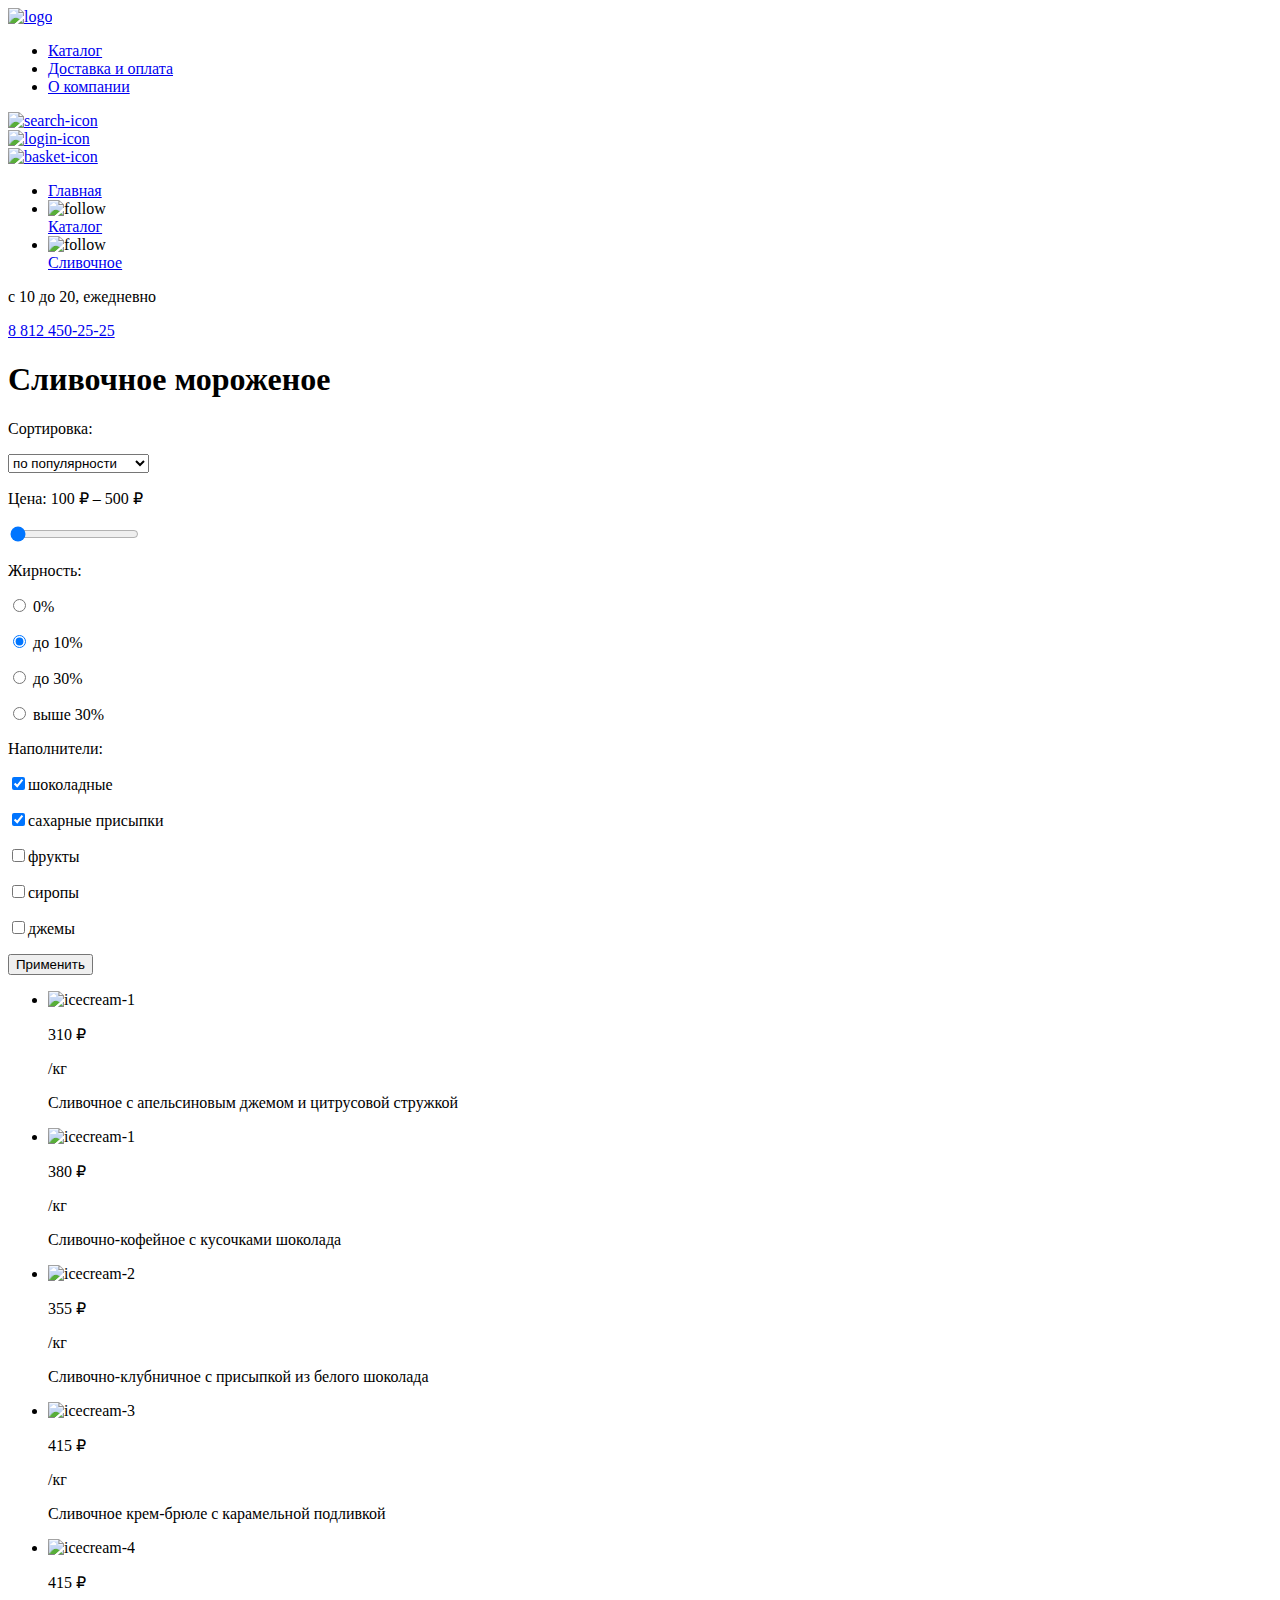
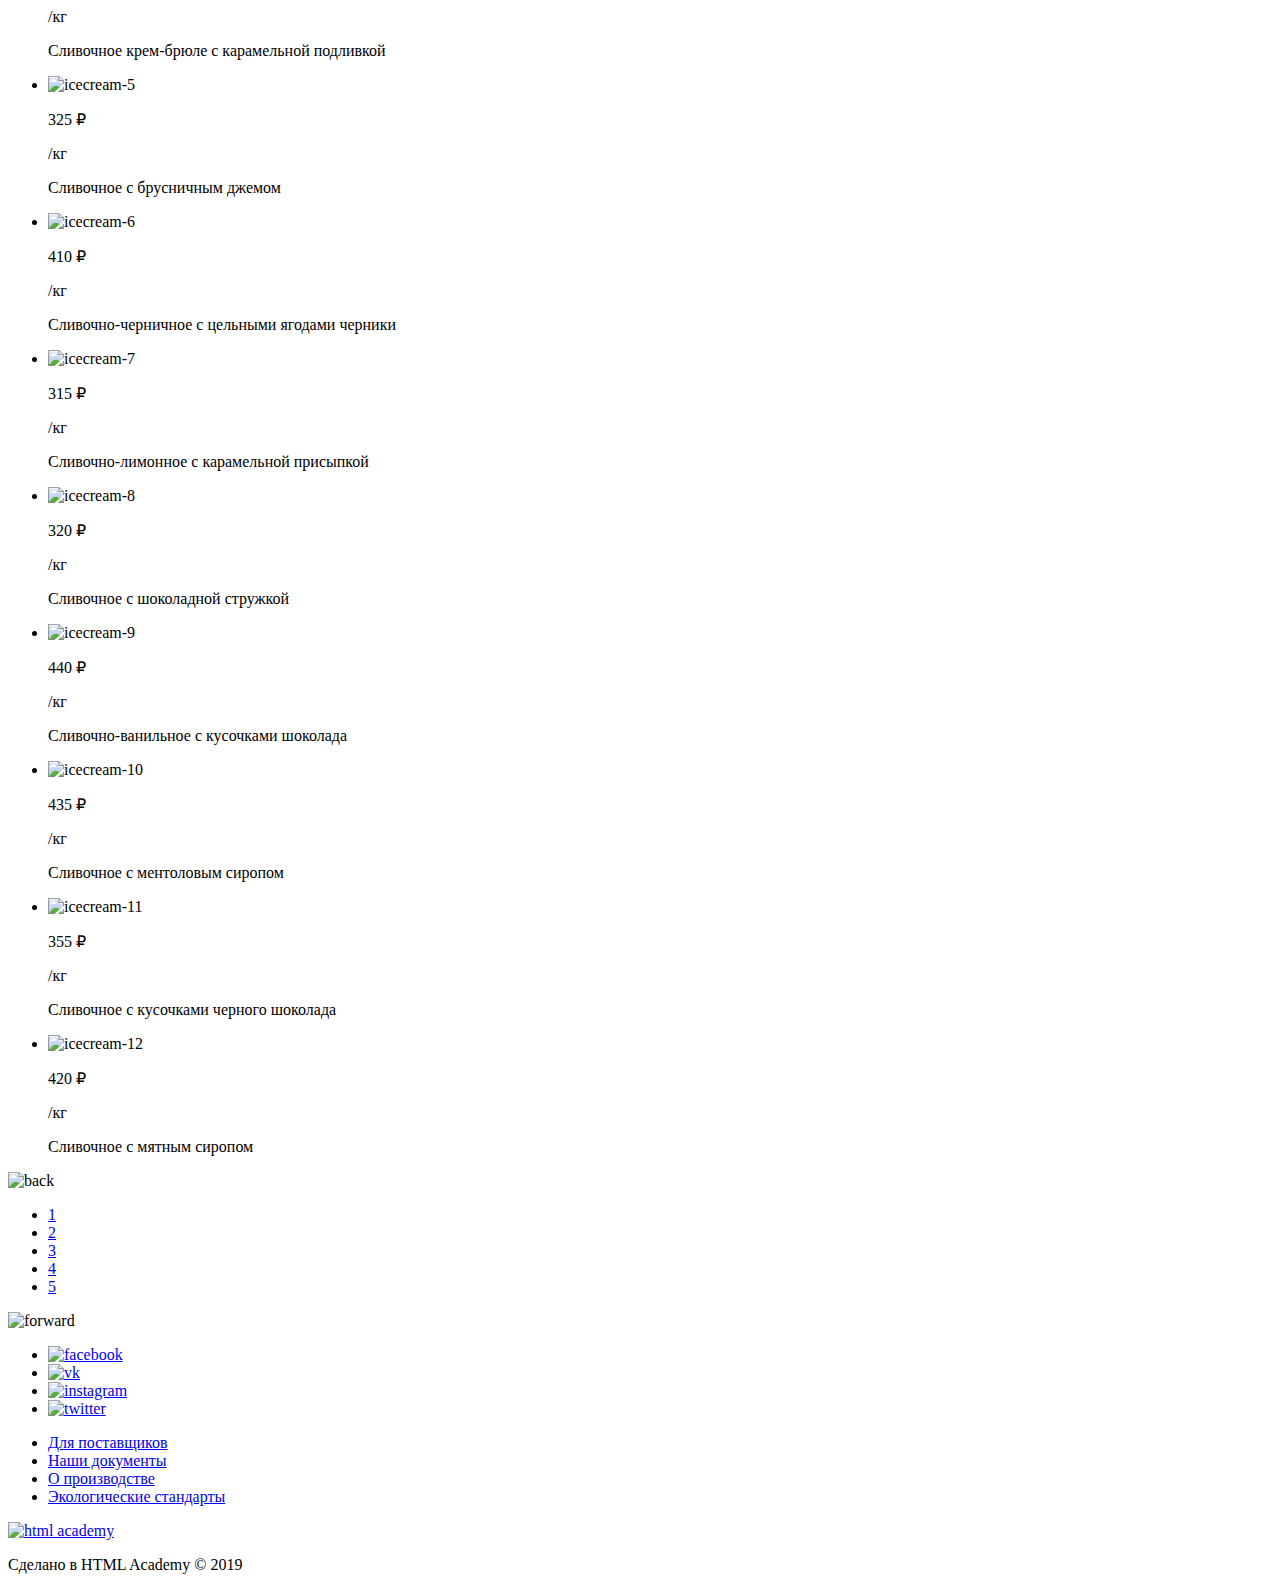
==== catalog.html @ 07ea233a "Update catalog.html" ====
<!DOCTYPE html>
<html lang="ru">
  <head>
    <meta charset="UTF-8" />
    <title>Gllacy - Catalog of icecream</title>
  </head>
  <body>
    <header>
      <section>
        <a href="index.html">
          <img src="https://via.placeholder.com/154x64" alt="logo" />
        </a>
      </section>
      <nav>
        <ul>
          <li>
            <a href="catalog.html">Каталог</a>
          </li>
          <li>
            <a href="#">Доставка и оплата</a>
          </li>
          <li>
            <a href="#">О компании</a>
          </li>
        </ul>
        <div>
          <a href="#">
            <img src="https://via.placeholder.com/16x16" alt="search-icon" />
          </a>
        </div>
        <div>
          <a href="#">
            <img src="https://via.placeholder.com/20x19" alt="login-icon" />
          </a>
        </div>
        <div>
          <a href="#">
            <img src="https://via.placeholder.com/21x20" alt="basket-icon" />
          </a>
        </div>
      </nav>
      <section>
        <ul>
          <li><a href="index.html">Главная</a></li>
          <li>
            <div>
              <img src="https://via.placeholder.com/6x6" alt="follow" />
            </div>
            <a href="catalog.html">Каталог</a>
          </li>
          <li>
            <div>
              <img src="https://via.placeholder.com/6x6" alt="follow" />
            </div>
            <a href="#">Сливочное</a>
          </li>
        </ul>
      </section>
      <section>
        <p>с 10 до 20, ежедневно</p>
        <a href="tel:+78124502525">8 812 450-25-25</a>
      </section>
    </header>

    <main>
      <section>
        <h1>Сливочное мороженое</h1>
        <form>
          <div>
            <p>Сортировка:</p>
            <select>
              <option>по популярности</option>
              <option>сначала недорогие</option>
              <option>сначала дорогие</option>
              <option>по жирности</option>
            </select>
          </div>
          <div>
            <p>Цена: 100 ₽ – 500 ₽</p>
            <input type="range" value="0" max="5000" />
          </div>
          <div>
            <p>Жирность:</p>
            <p><input name="fatness" type="radio" value="0%" /> 0%</p>
            <p><input name="fatness" type="radio" value="до 10%" checked /> до 10%</p>
            <p><input name="fatness" type="radio" value="до 30%" /> до 30%</p>
            <p><input name="fatness" type="radio" value="выше 30%" /> выше 30%</p>
          </div>
          <div>
            <p>Наполнители:</p>
            <p><input type="checkbox" name="filler" value="chocolate" checked />шоколадные</p>
            <p><input type="checkbox" name="filler" value="powdered sugar" checked/>сахарные присыпки</p>
            <p><input type="checkbox" name="filler" value="fruits" />фрукты</p>
            <p><input type="checkbox" name="filler" value="syrup" />сиропы</p>
            <p><input type="checkbox" name="filler" value="jam" />джемы</p>
          </div>
          <button type="submit">Применить</button>
        </form>
      </section>
      <section>
        <ul>
          <li>
            <article>
              <img src="https://via.placeholder.com/267x267" width="267" height="267" alt="icecream-1"/>
              <div>
                <p>310 ₽</p>
                <p>/кг</p>
              </div>
              <p>Сливочное с апельсиновым джемом и цитрусовой стружкой</p>
            </article>
          </li>
          <li>
            <article>
              <img src="https://via.placeholder.com/267x267" alt="icecream-1" />
              <div>
                <p>380 ₽</p>
                <p>/кг</p>
              </div>
              <p>Сливочно-кофейное с кусочками шоколада</p>
            </article>
          </li>
          <li>
            <article>
              <img src="https://via.placeholder.com/267x267" alt="icecream-2" />
              <div>
                <p>355 ₽</p>
                <p>/кг</p>
              </div>
              <p>Сливочно-клубничное с присыпкой из белого шоколада</p>
            </article>
          </li>
          <li>
            <article>
              <img src="https://via.placeholder.com/267x267" alt="icecream-3" />
              <div>
                <p>415 ₽</p>
                <p>/кг</p>
              </div>
              <p>Сливочное крем-брюле с карамельной подливкой</p>
            </article>
          </li>
          <li>
            <article>
              <img src="https://via.placeholder.com/267x267" alt="icecream-4" />
              <div>
                <p>415 ₽</p>
                <p>/кг</p>
              </div>
              <p>Сливочное крем-брюле с карамельной подливкой</p>
            </article>
          </li>
          <li>
            <article>
              <img src="https://via.placeholder.com/267x267" alt="icecream-5" />
              <div>
                <p>325 ₽</p>
                <p>/кг</p>
              </div>
              <p>Сливочное с брусничным джемом</p>
            </article>
          </li>
          <li>
            <article>
              <img src="https://via.placeholder.com/267x267" alt="icecream-6" />
              <div>
                <p>410 ₽</p>
                <p>/кг</p>
              </div>
              <p>Сливочно-черничное с цельными ягодами черники</p>
            </article>
          </li>
          <li>
            <article>
              <img src="https://via.placeholder.com/267x267" alt="icecream-7" />
              <div>
                <p>315 ₽</p>
                <p>/кг</p>
              </div>
              <p>Сливочно-лимонное с карамельной присыпкой</p>
            </article>
          </li>
          <li>
            <article>
              <img src="https://via.placeholder.com/267x267" alt="icecream-8" />
              <div>
                <p>320 ₽</p>
                <p>/кг</p>
              </div>
              <p>Сливочное с шоколадной стружкой</p>
            </article>
          </li>
          <li>
            <article>
              <img src="https://via.placeholder.com/267x267" alt="icecream-9" />
              <div>
                <p>440 ₽</p>
                <p>/кг</p>
              </div>
              <p>Сливочно-ванильное с кусочками шоколада</p>
            </article>
          </li>
          <li>
            <article>
              <img src="https://via.placeholder.com/267x267" alt="icecream-10"/>
              <div>
                <p>435 ₽</p>
                <p>/кг</p>
              </div>
              <p>Сливочноe с ментоловым сиропом</p>
            </article>
          </li>
          <li>
            <article>
              <img src="https://via.placeholder.com/267x267" alt="icecream-11"/>
              <div>
                <p>355 ₽</p>
                <p>/кг</p>
              </div>
              <p>Сливочное с кусочками черного шоколада</p>
            </article>
          </li>
          <li>
            <article>
              <img src="https://via.placeholder.com/267x267" alt="icecream-12"/>
              <div>
                <p>420 ₽</p>
                <p>/кг</p>
              </div>
              <p>Сливочное с мятным сиропом</p>
            </article>
          </li>
        </ul>
      </section>
      <section>
        <div>
          <img src="https://via.placeholder.com/7x12" alt="back" />
        </div>
        <ul>
          <li>
            <a href="#">1</a>
          </li>
          <li>
            <a href="#">2</a>
          </li>
          <li>
            <a href="#">3</a>
          </li>
          <li>
            <a href="#">4</a>
          </li>
          <li>
            <a href="#">5</a>
          </li>
        </ul>
        <div>
          <img src="https://via.placeholder.com/7x12" alt="forward" />
        </div>
      </section>
    </main>
    <footer>
      <section>
        <ul>
          <li>
            <a href="#">
              <img src="https://via.placeholder.com/32x32" alt="facebook" />
            </a>
          </li>
          <li>
            <a href="#">
              <img src="https://via.placeholder.com/32x32" alt="vk" />
            </a>
          </li>
          <li>
            <a href="#">
              <img src="https://via.placeholder.com/32x32" alt="instagram" />
            </a>
          </li>
          <li>
            <a href="#">
              <img src="https://via.placeholder.com/32x32" alt="twitter" />
            </a>
          </li>
        </ul>
      </section>
      <section>
        <ul>
          <li>
            <a href="#">Для поставщиков</a>
          </li>
          <li>
            <a href="#">Наши документы</a>
          </li>
          <li>
            <a href="#">О производстве</a>
          </li>
          <li>
            <a href="#">Экологические стандарты</a>
          </li>
        </ul>
      </section>
      <section>
        <a href="https://htmlacademy.ru/intensive/htmlcss">
          <img src="https://via.placeholder.com/108x39" alt="html academy" />
        </a>
        <p>Сделано в HTML Academy &copy; 2019</p>
      </section>
    </footer>
  </body>
</html>
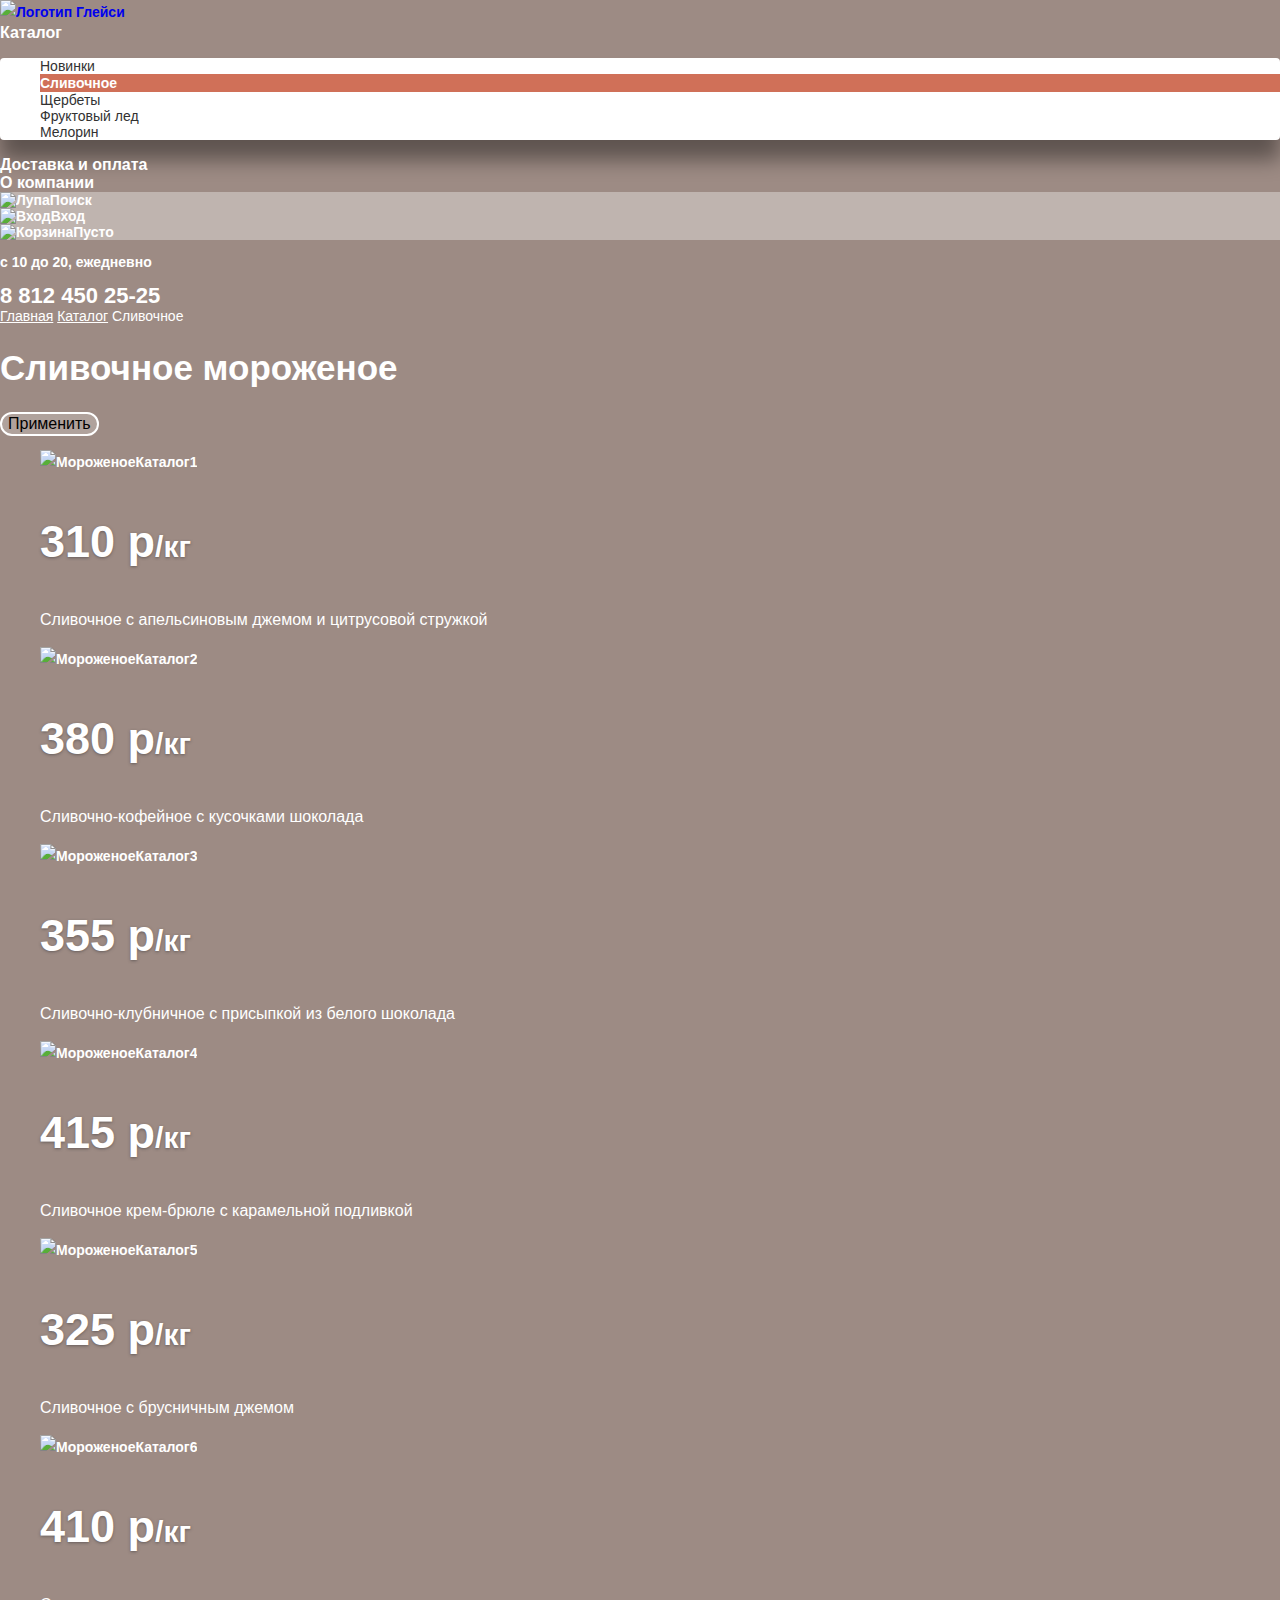
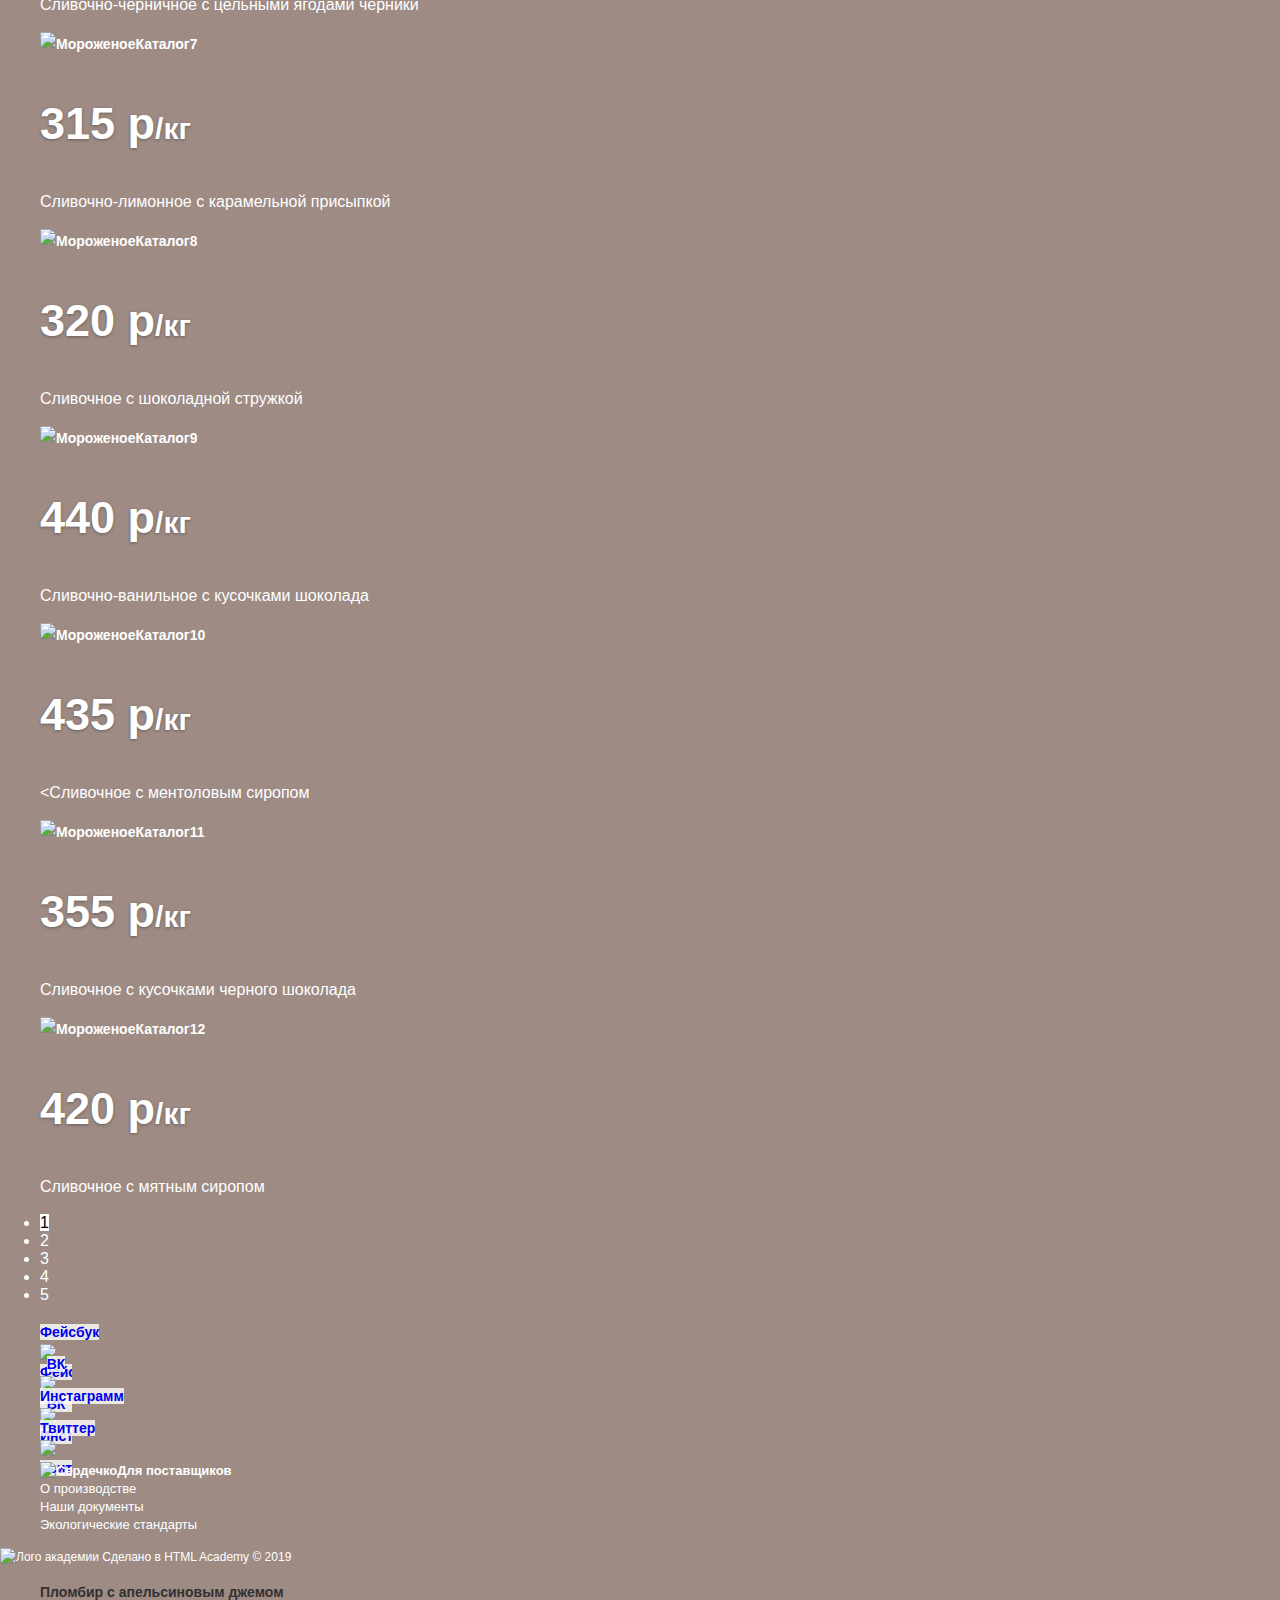
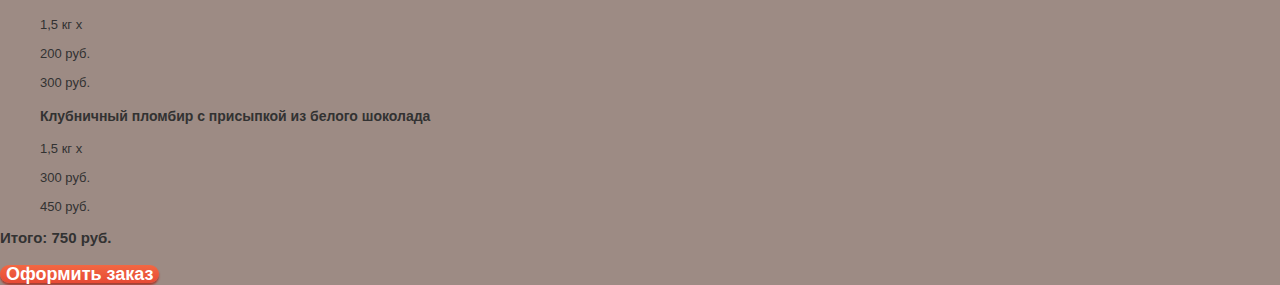
==== commit a6bc8422: "Стилизация главной и внутренней страниц" ====
--- a/catalog.html
+++ b/catalog.html
@@ -1,309 +1,232 @@
 <!DOCTYPE html>
 <html lang="ru">
-  <head>
-    <meta charset="UTF-8" />
-    <title>Gllacy - Catalog of icecream</title>
-  </head>
-  <body>
+
+<head>
+    <meta charset="UTF-8">
+    <title>HTML Academy: Глейси (Каталог)</title>
+    <link href="css/fonts.css" rel="stylesheet">
+    <link href="normalize/normalize.css" rel="stylesheet">
+    <link href="css/style.css" rel="stylesheet">
+</head>
+
+<body>
     <header>
-      <section>
-        <a href="index.html">
-          <img src="https://via.placeholder.com/154x64" alt="logo" />
-        </a>
-      </section>
-      <nav>
-        <ul>
-          <li>
-            <a href="catalog.html">Каталог</a>
-          </li>
-          <li>
-            <a href="#">Доставка и оплата</a>
-          </li>
-          <li>
-            <a href="#">О компании</a>
-          </li>
-        </ul>
-        <div>
-          <a href="#">
-            <img src="https://via.placeholder.com/16x16" alt="search-icon" />
-          </a>
+        <section>
+            <a href="index.html"><img src="https://via.placeholder.com/154x64" width="154" height="64"
+                    alt="Логотип Глейси"></a>
+        </section>
+        <nav class="main-navigation">
+            <div class="site-navigation">
+                <div><a href="#">Каталог</a>
+                    <ul class="main-header-directory-list main-navigation-catalog">
+                        <li class="main-header-directory-list-standart"> <a href="index.html">Новинки</a></li>
+                        <li class="main-header-directory-list-active"> <a href="#">Сливочное</a></li>
+                        <li class="main-header-directory-list-standart"><a href="#">Щербеты</a></li>
+                        <li class="main-header-directory-list-standart"><a href="#">Фруктовый лед</a></li>
+                        <li class="main-header-directory-list-standart"><a href="#">Мелорин</a></li>
+                    </ul>
+                </div>
+                <div><a href="#">Доставка и оплата</a> </div>
+                <div><a href="#">О компании</a> </div>
+                <div class="header-icons">
+                    <div class="find-link"><img src="https://via.placeholder.com/16x16" width="16" height="16"
+                            alt="Лупа">Поиск
+                    </div>
+                    <div class="login-link"> <img src="https://via.placeholder.com/20x19" width="20" height="19"
+                            alt="Вход">Вход</div>
+                    <div class="basket-link"> <img src="https://via.placeholder.com/12.76x8.97" width="12.76"
+                            height="8.97" alt="Корзина">Пусто</div>
+                </div>
+                <p class="header-time">
+                    с 10 до 20, ежедневно</p>
+                <a class="footer-phone" href="tel:+78124502525">8 812 450 25-25</a>
+            </div>
+        </nav>
+    </header>
+    <main>
+        <div class="catalog-nav">
+            <a href="index.html">Главная</a> <a href="#">Каталог</a> Сливочное
         </div>
-        <div>
-          <a href="#">
-            <img src="https://via.placeholder.com/20x19" alt="login-icon" />
-          </a>
-        </div>
-        <div>
-          <a href="#">
-            <img src="https://via.placeholder.com/21x20" alt="basket-icon" />
-          </a>
-        </div>
-      </nav>
-      <section>
-        <ul>
-          <li><a href="index.html">Главная</a></li>
-          <li>
-            <div>
-              <img src="https://via.placeholder.com/6x6" alt="follow" />
-            </div>
-            <a href="catalog.html">Каталог</a>
-          </li>
-          <li>
-            <div>
-              <img src="https://via.placeholder.com/6x6" alt="follow" />
-            </div>
-            <a href="#">Сливочное</a>
-          </li>
-        </ul>
-      </section>
-      <section>
-        <p>с 10 до 20, ежедневно</p>
-        <a href="tel:+78124502525">8 812 450-25-25</a>
-      </section>
-    </header>
-
-    <main>
-      <section>
-        <h1>Сливочное мороженое</h1>
-        <form>
-          <div>
-            <p>Сортировка:</p>
-            <select>
-              <option>по популярности</option>
-              <option>сначала недорогие</option>
-              <option>сначала дорогие</option>
-              <option>по жирности</option>
-            </select>
-          </div>
-          <div>
-            <p>Цена: 100 ₽ – 500 ₽</p>
-            <input type="range" value="0" max="5000" />
-          </div>
-          <div>
-            <p>Жирность:</p>
-            <p><input name="fatness" type="radio" value="0%" /> 0%</p>
-            <p><input name="fatness" type="radio" value="до 10%" checked /> до 10%</p>
-            <p><input name="fatness" type="radio" value="до 30%" /> до 30%</p>
-            <p><input name="fatness" type="radio" value="выше 30%" /> выше 30%</p>
-          </div>
-          <div>
-            <p>Наполнители:</p>
-            <p><input type="checkbox" name="filler" value="chocolate" checked />шоколадные</p>
-            <p><input type="checkbox" name="filler" value="powdered sugar" checked/>сахарные присыпки</p>
-            <p><input type="checkbox" name="filler" value="fruits" />фрукты</p>
-            <p><input type="checkbox" name="filler" value="syrup" />сиропы</p>
-            <p><input type="checkbox" name="filler" value="jam" />джемы</p>
-          </div>
-          <button type="submit">Применить</button>
-        </form>
-      </section>
-      <section>
-        <ul>
-          <li>
-            <article>
-              <img src="https://via.placeholder.com/267x267" width="267" height="267" alt="icecream-1"/>
-              <div>
-                <p>310 ₽</p>
-                <p>/кг</p>
-              </div>
-              <p>Сливочное с апельсиновым джемом и цитрусовой стружкой</p>
-            </article>
-          </li>
-          <li>
-            <article>
-              <img src="https://via.placeholder.com/267x267" alt="icecream-1" />
-              <div>
-                <p>380 ₽</p>
-                <p>/кг</p>
-              </div>
-              <p>Сливочно-кофейное с кусочками шоколада</p>
-            </article>
-          </li>
-          <li>
-            <article>
-              <img src="https://via.placeholder.com/267x267" alt="icecream-2" />
-              <div>
-                <p>355 ₽</p>
-                <p>/кг</p>
-              </div>
-              <p>Сливочно-клубничное с присыпкой из белого шоколада</p>
-            </article>
-          </li>
-          <li>
-            <article>
-              <img src="https://via.placeholder.com/267x267" alt="icecream-3" />
-              <div>
-                <p>415 ₽</p>
-                <p>/кг</p>
-              </div>
-              <p>Сливочное крем-брюле с карамельной подливкой</p>
-            </article>
-          </li>
-          <li>
-            <article>
-              <img src="https://via.placeholder.com/267x267" alt="icecream-4" />
-              <div>
-                <p>415 ₽</p>
-                <p>/кг</p>
-              </div>
-              <p>Сливочное крем-брюле с карамельной подливкой</p>
-            </article>
-          </li>
-          <li>
-            <article>
-              <img src="https://via.placeholder.com/267x267" alt="icecream-5" />
-              <div>
-                <p>325 ₽</p>
-                <p>/кг</p>
-              </div>
-              <p>Сливочное с брусничным джемом</p>
-            </article>
-          </li>
-          <li>
-            <article>
-              <img src="https://via.placeholder.com/267x267" alt="icecream-6" />
-              <div>
-                <p>410 ₽</p>
-                <p>/кг</p>
-              </div>
-              <p>Сливочно-черничное с цельными ягодами черники</p>
-            </article>
-          </li>
-          <li>
-            <article>
-              <img src="https://via.placeholder.com/267x267" alt="icecream-7" />
-              <div>
-                <p>315 ₽</p>
-                <p>/кг</p>
-              </div>
-              <p>Сливочно-лимонное с карамельной присыпкой</p>
-            </article>
-          </li>
-          <li>
-            <article>
-              <img src="https://via.placeholder.com/267x267" alt="icecream-8" />
-              <div>
-                <p>320 ₽</p>
-                <p>/кг</p>
-              </div>
-              <p>Сливочное с шоколадной стружкой</p>
-            </article>
-          </li>
-          <li>
-            <article>
-              <img src="https://via.placeholder.com/267x267" alt="icecream-9" />
-              <div>
-                <p>440 ₽</p>
-                <p>/кг</p>
-              </div>
-              <p>Сливочно-ванильное с кусочками шоколада</p>
-            </article>
-          </li>
-          <li>
-            <article>
-              <img src="https://via.placeholder.com/267x267" alt="icecream-10"/>
-              <div>
-                <p>435 ₽</p>
-                <p>/кг</p>
-              </div>
-              <p>Сливочноe с ментоловым сиропом</p>
-            </article>
-          </li>
-          <li>
-            <article>
-              <img src="https://via.placeholder.com/267x267" alt="icecream-11"/>
-              <div>
-                <p>355 ₽</p>
-                <p>/кг</p>
-              </div>
-              <p>Сливочное с кусочками черного шоколада</p>
-            </article>
-          </li>
-          <li>
-            <article>
-              <img src="https://via.placeholder.com/267x267" alt="icecream-12"/>
-              <div>
-                <p>420 ₽</p>
-                <p>/кг</p>
-              </div>
-              <p>Сливочное с мятным сиропом</p>
-            </article>
-          </li>
-        </ul>
-      </section>
-      <section>
-        <div>
-          <img src="https://via.placeholder.com/7x12" alt="back" />
-        </div>
-        <ul>
-          <li>
-            <a href="#">1</a>
-          </li>
-          <li>
-            <a href="#">2</a>
-          </li>
-          <li>
-            <a href="#">3</a>
-          </li>
-          <li>
-            <a href="#">4</a>
-          </li>
-          <li>
-            <a href="#">5</a>
-          </li>
-        </ul>
-        <div>
-          <img src="https://via.placeholder.com/7x12" alt="forward" />
-        </div>
-      </section>
+        <section class="catalog-filters">
+            <h1>Сливочное мороженое</h1>
+            <!--Здесь будут формы по поиску мороженного-->
+            <button class="catalog-button-apply" type="button">Применить</button>
+        </section>
+        <section>
+            <ul class="catalog-list">
+                <li>
+                    <article>
+                        <img src="https://via.placeholder.com/267x267" width="267" height="267" alt="МороженоеКаталог1">
+                        <p class="catalog-list-price">310 р<span>/кг</span></p>
+                        <p class="catalog-list-description">Сливочное с апельсиновым джемом и цитрусовой стружкой</p>
+                    </article>
+                </li>
+                <li>
+                    <article>
+                        <img src="https://via.placeholder.com/267x267" width="267" height="267" alt="МороженоеКаталог2">
+                        <p class="catalog-list-price">380 р<span>/кг</span></p>
+                        <p class="catalog-list-description">Сливочно-кофейное с кусочками шоколада</p>
+                    </article>
+                </li>
+                <li>
+                    <article>
+                        <img src="https://via.placeholder.com/267x267" width="267" height="267" alt="МороженоеКаталог3">
+                        <p class="catalog-list-price">355 р<span>/кг</span></p>
+                        <p class="catalog-list-description">Сливочно-клубничное с присыпкой из белого шоколада</p>
+                    </article>
+                </li>
+                <li>
+                    <article>
+                        <img src="https://via.placeholder.com/267x267" width="267" height="267" alt="МороженоеКаталог4">
+                        <p class="catalog-list-price">415 р<span>/кг</span></p>
+                        <p class="catalog-list-description">Сливочное крем-брюле с карамельной подливкой </p>
+                    </article>
+                </li>
+                <li>
+                    <article>
+                        <img src="https://via.placeholder.com/267x267" width="267" height="267" alt="МороженоеКаталог5">
+                        <p class="catalog-list-price">325 р<span>/кг</span></p>
+                        <p class="catalog-list-description">Сливочное с брусничным джемом
+                        </p>
+                    </article>
+                </li>
+                <li>
+                    <article>
+                        <img src="https://via.placeholder.com/267x267" width="267" height="267" alt="МороженоеКаталог6">
+                        <p class="catalog-list-price">410 р<span>/кг</span></p>
+                        <p class="catalog-list-description">Сливочно-черничное с цельными ягодами черники </p>
+                    </article>
+                </li>
+                <li>
+                    <article>
+                        <img src="https://via.placeholder.com/267x267" width="267" height="267" alt="МороженоеКаталог7">
+                        <p class="catalog-list-price">315 р<span>/кг</span></p>
+                        <p class="catalog-list-description">Сливочно-лимонное с карамельной присыпкой</p>
+                    </article>
+                </li>
+                <li>
+                    <article>
+                        <img src="https://via.placeholder.com/267x267" width="267" height="267" alt="МороженоеКаталог8">
+                        <p class="catalog-list-price">320 р<span>/кг</span></p>
+                        <p class="catalog-list-description">Сливочное с шоколадной стружкой</p>
+                    </article>
+                </li>
+                <li>
+                    <article>
+                        <img src="https://via.placeholder.com/267x267" width="267" height="267" alt="МороженоеКаталог9">
+                        <p class="catalog-list-price">440 р<span>/кг</span></p>
+                        <p class="catalog-list-description">Сливочно-ванильное с кусочками шоколада</p>
+                    </article>
+                </li>
+                <li>
+                    <article>
+                        <img src="https://via.placeholder.com/267x267" width="267" height="267"
+                            alt="МороженоеКаталог10">
+                        <p class="catalog-list-price">435 р<span>/кг</span></p>
+                        <p class="catalog-list-description"><Сливочноe с ментоловым сиропом</p>
+                    </article>
+                </li>
+                <li>
+                    <article>
+                        <img src="https://via.placeholder.com/267x267" width="267" height="267"
+                            alt="МороженоеКаталог11">
+                        <p class="catalog-list-price">355 р<span>/кг</span></p>
+                        <p class="catalog-list-description">Сливочное с кусочками черного шоколада</p>
+                    </article>
+                </li>
+                <li>
+                    <article>
+                        <img src="https://via.placeholder.com/267x267" width="267" height="267"
+                            alt="МороженоеКаталог12">
+                        <p class="catalog-list-price">420 р<span>/кг</span></p>
+                        <p class="catalog-list-description">Сливочное с мятным сиропом</p>
+                    </article>
+                </li>
+            </ul>
+        </section>
+        <section>
+            <ul class="catalog-numbering">
+                <li>
+                    <a class="catalog-numbering-active" href="#">1</a>
+                </li>
+                <li>
+                    <a class="catalog-numbering-not-active" href="#">2</a>
+                </li>
+                <li>
+                    <a class="catalog-numbering-not-active" href="#">3</a>
+                </li>
+                <li>
+                    <a class="catalog-numbering-not-active" href="#">4</a>
+                </li>
+                <li>
+                    <a class="catalog-numbering-not-active" href="#">5</a>
+                </li>
+            </ul>
+        </section>
+
+
     </main>
     <footer>
-      <section>
-        <ul>
-          <li>
-            <a href="#">
-              <img src="https://via.placeholder.com/32x32" alt="facebook" />
-            </a>
-          </li>
-          <li>
-            <a href="#">
-              <img src="https://via.placeholder.com/32x32" alt="vk" />
-            </a>
-          </li>
-          <li>
-            <a href="#">
-              <img src="https://via.placeholder.com/32x32" alt="instagram" />
-            </a>
-          </li>
-          <li>
-            <a href="#">
-              <img src="https://via.placeholder.com/32x32" alt="twitter" />
-            </a>
-          </li>
+        <section>
+          <ul class="footer-contacts-list">
+            <li class="footer-contacts-list-item">
+              <a href="https://ru-ru.facebook.com/">Фейсбук<img src="https://via.placeholder.com/32x32" width="32"
+                  height="32" alt="Фейсбук"></a>
+            </li>
+            <li class="footer-contacts-list-item">
+              <a href="https://vk.com/">ВК<img src="https://via.placeholder.com/32x32" width="32" height="32" alt="ВК"></a>
+            </li>
+            <li class="footer-contacts-list-item">
+              <a href="https://www.instagram.com/">Инстаграмм<img src="https://via.placeholder.com/32x32" width="32"
+                  height="32" alt="Инстаграм"></a>
+            </li>
+            <li class="footer-contacts-list-item">
+              <a href="https://twitter.com/?lang=ru">Твиттер<img src="https://via.placeholder.com/32x32" width="32"
+                  height="32" alt="Твиттер"></a>
+            </li>
+          </ul>
+        </section>
+        <section>
+          <ul class="footer-info-list">
+            <li class="footer-info-list-item footer-info-list-item-for-suppliers">
+              <a href="#"> <img src="https://via.placeholder.com/15x13" width="15" height="13" alt="Сердечко">Для
+                поставщиков</a>
+            </li>
+            <li class="footer-info-list-item">
+              <a href="#">О производстве</a>
+            </li>
+            <li class="footer-info-list-item">
+              <a href="#">Наши документы</a>
+            </li>
+            <li class="footer-info-list-item">
+              <a href="#">Экологические стандарты</a>
+            </li>
+          </ul>
+        </section>
+        <section class="footer-copyright">
+          <img src="https://via.placeholder.com/108x39" width="108" height="39" alt="Лого академии">
+          <a href="https://htmlacademy.ru/intensive/htmlcss">Сделано в HTML Academy &copy; 2019</a>
+        </section>
+      </footer>
+
+    <!--Формы-->
+    <div>
+        <ul class="catalog-modal-basket">
+            <li>Пломбир с апельсиновым джемом
+                <p>1,5 кг х</p>
+                <p>200 руб.</p>
+                <p>300 руб.</p>
+            </li>
+            <li>Клубничный пломбир с присыпкой из белого шоколада
+                <p>1,5 кг х</p>
+                <p>300 руб.</p>
+                <p>450 руб.</p>
+            </li>
         </ul>
-      </section>
-      <section>
-        <ul>
-          <li>
-            <a href="#">Для поставщиков</a>
-          </li>
-          <li>
-            <a href="#">Наши документы</a>
-          </li>
-          <li>
-            <a href="#">О производстве</a>
-          </li>
-          <li>
-            <a href="#">Экологические стандарты</a>
-          </li>
-        </ul>
-      </section>
-      <section>
-        <a href="https://htmlacademy.ru/intensive/htmlcss">
-          <img src="https://via.placeholder.com/108x39" alt="html academy" />
-        </a>
-        <p>Сделано в HTML Academy &copy; 2019</p>
-      </section>
-    </footer>
-  </body>
-</html>
+        <P class="catalog-modal-basket-total">Итого: 750 руб.</P>
+        <button class="button catalog-button-checkout" type="button">Оформить заказ</button>
+    </div>
+
+</body>
+
+</html>--- a/css/fonts.css
+++ b/css/fonts.css
@@ -0,0 +1,13 @@
+/* roboto-regular - latin */
+@font-face {
+    font-family: 'Roboto';
+    font-style: normal;
+    font-weight: 400;
+    src: url('../fonts/roboto-v20-latin-regular.eot'); /* IE9 Compat Modes */
+    src: local('Roboto'), local('Roboto-Regular'),
+         url('../fonts/roboto-v20-latin-regular.eot?#iefix') format('embedded-opentype'), /* IE6-IE8 */
+         url('../fonts/roboto-v20-latin-regular.woff2') format('woff2'), /* Super Modern Browsers */
+         url('../fonts/roboto-v20-latin-regular.woff') format('woff'), /* Modern Browsers */
+         url('../fonts/roboto-v20-latin-regular.ttf') format('truetype'), /* Safari, Android, iOS */
+         url('../fonts/roboto-v20-latin-regular.svg#Roboto') format('svg'); /* Legacy iOS */
+  }--- a/css/style.css
+++ b/css/style.css
@@ -0,0 +1,584 @@
+:root {
+    --brown:#9D8B84;
+    --crimson:#f75c83;
+    --chocolate:#443b37;
+    --white-email:#F8F7F4;
+    --orange:#F26843;
+    --cream:#dfce9dfb;
+    --black:#323232;
+    --white:#FEFEFE;
+    --whiten:#FFFFFF;
+    --blue:#8996A6;
+    --green:#849D8F;
+    --white-transparency :rgba(255, 255, 255, 0.2);
+    --orange-gradient:linear-gradient(0deg, rgba(255, 255, 255, 0.2), rgba(255, 255, 255, 0.2)), linear-gradient(180deg, #F26843 0%, #E74A35 100%);
+    --slightly-orange:#FBDED7;
+    --medium-orange:#F6B5A5;
+    --deep-orange: #D07058;
+    --orange-gradient-deep: linear-gradient(180deg, #F26843 0%, #E74A35 100%);
+    --orange-gradient-darker: linear-gradient(0deg, rgba(0, 0, 0, 0.07), rgba(0, 0, 0, 0.07)), linear-gradient(180deg, #F26843 0%, #E74A35 100%);
+    --transparent: rgba(255, 255, 255, 0.2);
+}
+
+body {
+min-width: 1200px;
+margin: 0;
+padding: 0;
+font-family: 'Roboto', Arial, sans-serif;
+font-size: 14px;
+line-height: 24px;
+font-weight: 700;
+color: var(--whiten);
+text-transform: none;
+background-color: var(--brown);
+background-position: top center;
+background-repeat: no-repeat;
+
+}
+
+a {
+text-decoration: none;
+}
+
+img {
+max-width: 100%;
+height: auto;
+}
+
+/*--------------------------------------------------------------HEADER--------------------------------------------------------------*/
+
+.main-navigation {
+    font-size:16px; 
+    line-height: 18px; 
+    color:var(--whiten) ;  
+    font-weight: bold;
+    font-style: normal;
+}
+
+.site-navigation a{
+    color: var(--whiten);
+    
+}
+
+
+.site-navigation a:hover,
+.site-navigation a:focus {
+    background-color: #EDEDED;
+    box-shadow: inset 0px 2px 1px #696969;  
+  color: var(--black);
+}
+
+.main-header-directory-list {
+    list-style: none;
+    box-shadow: 0px 20px 20px rgba(0, 0, 0, 0.4);
+    border-radius: 4px;
+    background-color: var(--whiten);
+}
+
+.main-navigation-catalog a {
+    color: var(--black);
+}
+
+.main-header-directory-list-active{
+   background: var(--deep-orange);
+   font-style: normal;
+font-weight: bold;
+font-size: 14px;
+line-height: 18px;
+}
+
+.main-header-directory-list-active a{
+    color: var(--whiten);
+}
+
+
+.main-header-directory-list-standart{
+    font-style: normal;
+    font-weight: normal;
+    font-size: 14px;
+    line-height: 16px; 
+}
+
+.main-header-directory-list a:hover,
+.main-header-directory-list a:focus {
+    background-color:var(--slightly-orange); 
+}
+
+.main-header-directory-list a:active {
+    background: var(--medium-orange);
+   }
+
+
+.find-link {
+        background: var(--white-transparency);
+}
+
+.login-link {
+    background: var(--white-transparency);
+    color: var(--whiten);
+    font-size:14px; 
+    line-height: 16px;
+}
+
+.basket-link {
+    background: var(--white-transparency);
+    color: var(--whiten);
+    font-size:14px; 
+    line-height: 16px;
+}
+
+.footer-phone {
+    font-style: normal;
+    font-weight: bold;
+    font-size: 22px;
+    line-height: 24px;
+    color: var(--whiten);   
+}
+
+.header-time {
+    font-style: normal;
+    font-weight: bold;
+    font-size: 14px;
+    line-height: 16px;
+    color: var(--whiten);
+}
+
+.header-icons {
+    background: rgba(255, 255, 255, 0.2);
+    font-style: normal;
+font-size: 14px;
+line-height: 16px;
+}
+
+.header-icons  div:hover,
+.header-icons  div:focus {
+background: var(--whiten);
+color: var(--black);
+}
+
+/*--------------------------------------------------------------MAIN--------------------------------------------------------------*/
+
+
+.two-ice-creams h2{
+    font-size: 60px;
+    text-align: center;
+    line-height: 60px;
+}
+
+.two-ice-creams-button {
+    font-size: 32px;
+    line-height: 44px;
+}
+
+.button {
+font-style: normal;
+font-weight: bold;
+text-align: center;
+color: var(--whiten);
+vertical-align: middle;
+background: var(--orange-gradient-deep);
+box-shadow: 0px 2px 2px rgba(172, 16, 0, 0.64);
+border: none;
+border-radius: 70px;
+}
+
+button:hover,
+button:focus {
+    background:var(--orange-gradient);
+    outline: none;
+}
+
+button:active {
+background: var(--orange-gradient-darker);
+box-shadow: inset 0px 2px 2px #942718;
+}
+
+.product-1 {
+background-color: var(--crimson);
+}
+
+.product-2 {
+background-color: var(--chocolate);
+}
+
+.product-1 h3, .product-2 h3 {
+    font-style: normal;
+    font-weight: bold;
+    font-size: 35px;
+    line-height: 41px;
+    color: var(--whiten);
+}
+
+.product-1 p, .product-2 p {
+    font-style: normal;
+    font-weight: bold;
+    font-size: 18px;
+    line-height: 22px;
+    color: var(--whiten);  
+}
+
+.want {
+font-size: 18px;
+line-height: 24px;
+}
+
+.hits-item:hover,
+.hits-item:focus {
+    background: var(--whiten);
+    opacity: 0.2;
+    box-shadow: 0px 20px 20px rgba(0, 0, 0, 0.2);
+    border-radius: 4px;
+}
+
+
+.hits-list {
+    list-style: none;
+
+}
+
+
+.hit-item-price {
+    font-style: normal;
+    font-weight: bold;
+    font-size: 45px;
+    line-height: 45px;
+    color: var(--whiten);
+}
+
+.hit-item-value {
+    font-style: normal;
+    font-weight: bold;
+    font-size: 30px;
+    line-height: 35px;
+    color: var(--whiten);
+}
+
+.hit-item-description {
+    font-style: normal;
+    font-weight: 500;
+    font-size: 16px;
+    line-height: 22px;
+    color: var(--whiten);
+    text-align: center;
+}
+
+
+.store-description {
+    background-color: var(--cream);
+}
+
+.store-description h3{
+    font-style: normal;
+    font-size: 24px;
+    line-height: 30px;
+    color: var(--black);
+}
+
+.store-description p{
+    font-style: normal;
+    font-weight: normal;
+    font-size: 16px;
+    line-height: 22px;
+    color: var(--black);
+}
+
+.store-description-list {
+    list-style: none;  
+}
+
+
+.blog {
+background-color: var(--whiten);
+}
+
+.blog p {
+    font-style: normal;
+    font-size: 16px;
+    line-height: 22px;
+    color: var(--black);
+}
+
+.blog-text:hover,
+.blog-text:focus {
+    color: var(--orange);
+}
+
+.blog-text {
+    font-style: normal;
+    font-weight: bold;
+    font-size: 24px;
+    line-height: 30px;
+    color: var(--black);
+    text-decoration:underline;
+}
+
+.email {
+background-color: var(--white-email);
+color: var(--black);
+}
+
+.button-email {
+    font-size: 18px;
+    line-height: 24px;   
+}
+
+
+.address {
+background-color: var(--whiten);
+color: var(--black);
+}
+
+.address-info {
+    font-style: normal;
+    font-weight: normal;
+    font-size: 14px;
+    line-height: 20px;
+}
+
+.address-street {
+    font-style: normal;
+    font-weight: bold;
+    font-size: 18px;
+    line-height: 24px;
+}
+
+.address-phone {
+    font-style: normal;
+    font-weight: bold;
+    font-size: 18px;
+    line-height: 24px;
+}
+
+.address-phone a {
+    color: var(--black);
+}
+
+.button-feedback {
+    font-size: 18px;
+    line-height: 24px;
+}
+/*--------------------------------------------------------------FOOTER--------------------------------------------------------------*/
+
+.footer-contacts-list {
+text-align: center;
+list-style: none;
+}
+
+.footer-contacts-list a {
+    background: rgba(255, 255, 255, 0.8);
+}
+
+.footer-contacts-list a:hover,
+.footer-contacts-list a:focus {
+    background-color: var(--whiten);
+    box-shadow: inset 0px 2px 1px #696969;  
+  color: var(--black);
+}
+
+.footer-contacts-list-item {
+    width: 32px;
+height: 32px;
+}
+
+
+.footer-info-list {
+    list-style: none;
+}
+
+
+.footer-info-list-item a{
+    color: var(--whiten);
+}
+
+.footer-info-list-item {
+    font-style: normal;
+font-weight: normal;
+font-size: 13px;
+line-height: 18px;
+}
+
+.footer-info-list-item-for-suppliers {
+    font-style: normal;
+    font-weight: bold;
+    font-size: 13px;
+    line-height: 18px; 
+}
+
+.footer-copyright a{
+    color: var(--whiten);
+}
+
+.footer-copyright {
+    font-style: normal;
+font-weight: normal;
+font-size: 12px;
+line-height: 18px;
+}
+
+
+/*--------------------------------------------------------------FOOTER--------------------------------------------------------------*/
+
+.modal {
+    box-shadow: 0px 20px 20px rgba(0, 0, 0, 0.4);
+border-radius: 4px;
+background: var(--white-email);
+}
+
+.button-login{
+    font-style: normal;
+    font-weight: bold;
+    font-size: 18px;
+    line-height: 16px;    
+}
+
+/*--------------------------------------------------------------MODAL INDEX--------------------------------------------------------------*/
+
+.modal-login a{
+    font-style: normal;
+font-weight: normal;
+font-size: 13px;
+line-height: 15px;
+    color: var(--black);
+    text-decoration:underline;
+}
+
+.modal-login a:hover,
+.modal-login a:focus {
+    color: var(--orange);
+}
+
+
+.modal-feedback h3{
+    color: var(--black);
+    font-style: normal;
+font-size: 24px;
+line-height: 28px;
+}
+
+/*--------------------------------------------------------------CATALOG--------------------------------------------------------------*/
+/*--------------------------------------------------------------MAIN--------------------------------------------------------------*/
+
+.catalog-nav a{
+color: var(--whiten);
+text-decoration:underline;
+}
+
+.catalog-nav {
+    font-style: normal;
+    font-weight: normal;
+    font-size: 14px;
+    line-height: 16px;  
+}
+
+.catalog-filters h1{
+    font-style: normal;
+font-weight: bold;
+font-size: 35px;
+line-height: 41px;
+}
+
+.catalog-button-apply {
+    background: var(--transparent);
+border: 2px solid var(--whiten);
+box-sizing: border-box;
+border-radius: 20px;
+font-style: normal;
+font-weight: 500;
+font-size: 16px;
+line-height: 18px;
+}
+
+
+.catalog-button-apply:hover,
+.catalog-button-apply:focus {
+    background: var(--whiten); 
+  color: var(--black);
+}
+
+.catalog-list {
+    list-style: none;
+}
+
+
+.catalog-list-price {
+    font-style: normal;
+    font-weight: bold;
+    font-size: 45px;
+    line-height: 45px;
+    text-shadow: 0px 1px 3px rgba(49, 50, 53, 0.5);
+}
+
+.catalog-list span {
+    font-style: normal;
+    font-weight: bold;
+    font-size: 30px;
+    line-height: 35px;
+    text-shadow: 0px 1px 3px rgba(49, 50, 53, 0.5);
+}
+
+.catalog-list-description {
+    font-style: normal;
+font-weight: 500;
+font-size: 16px;
+line-height: 22px;
+}
+
+
+.catalog-list li:hover,
+.catalog-list li:focus {
+    background: var(--whiten);
+    opacity: 0.2;
+    box-shadow: 0px 20px 20px rgba(0, 0, 0, 0.2);
+    border-radius: 4px;
+}
+
+.catalog-numbering-not-active {
+    color: var(--whiten);
+}
+
+.catalog-numbering-active {
+    background: var(--whiten);
+    list-style: none;
+    color: black;
+}
+
+.catalog-numbering-not-active:hover,
+.catalog-numbering-not-active:focus {
+    background: var(--white-transparency);
+}
+
+.catalog-numbering {
+    font-style: normal;
+font-weight: 500;
+font-size: 16px;
+line-height: 18px;
+}
+
+/*--------------------------------------------------------------MODAL CATALOG--------------------------------------------------------------*/
+
+.catalog-modal-basket {
+    list-style: none;
+    color: var(--black);
+}
+
+.catalog-modal-basket p {
+    font-style: normal;
+    font-weight: normal;
+    font-size: 13px;
+    line-height: 16px;  
+}
+
+.catalog-modal-basket-total {
+    font-style: normal;
+font-weight: bold;
+font-size: 15px;
+line-height: 16px;
+color: var(--black);
+}
+
+.catalog-button-checkout {
+    font-style: normal;
+font-weight: bold;
+font-size: 18px;
+line-height: 16px;
+}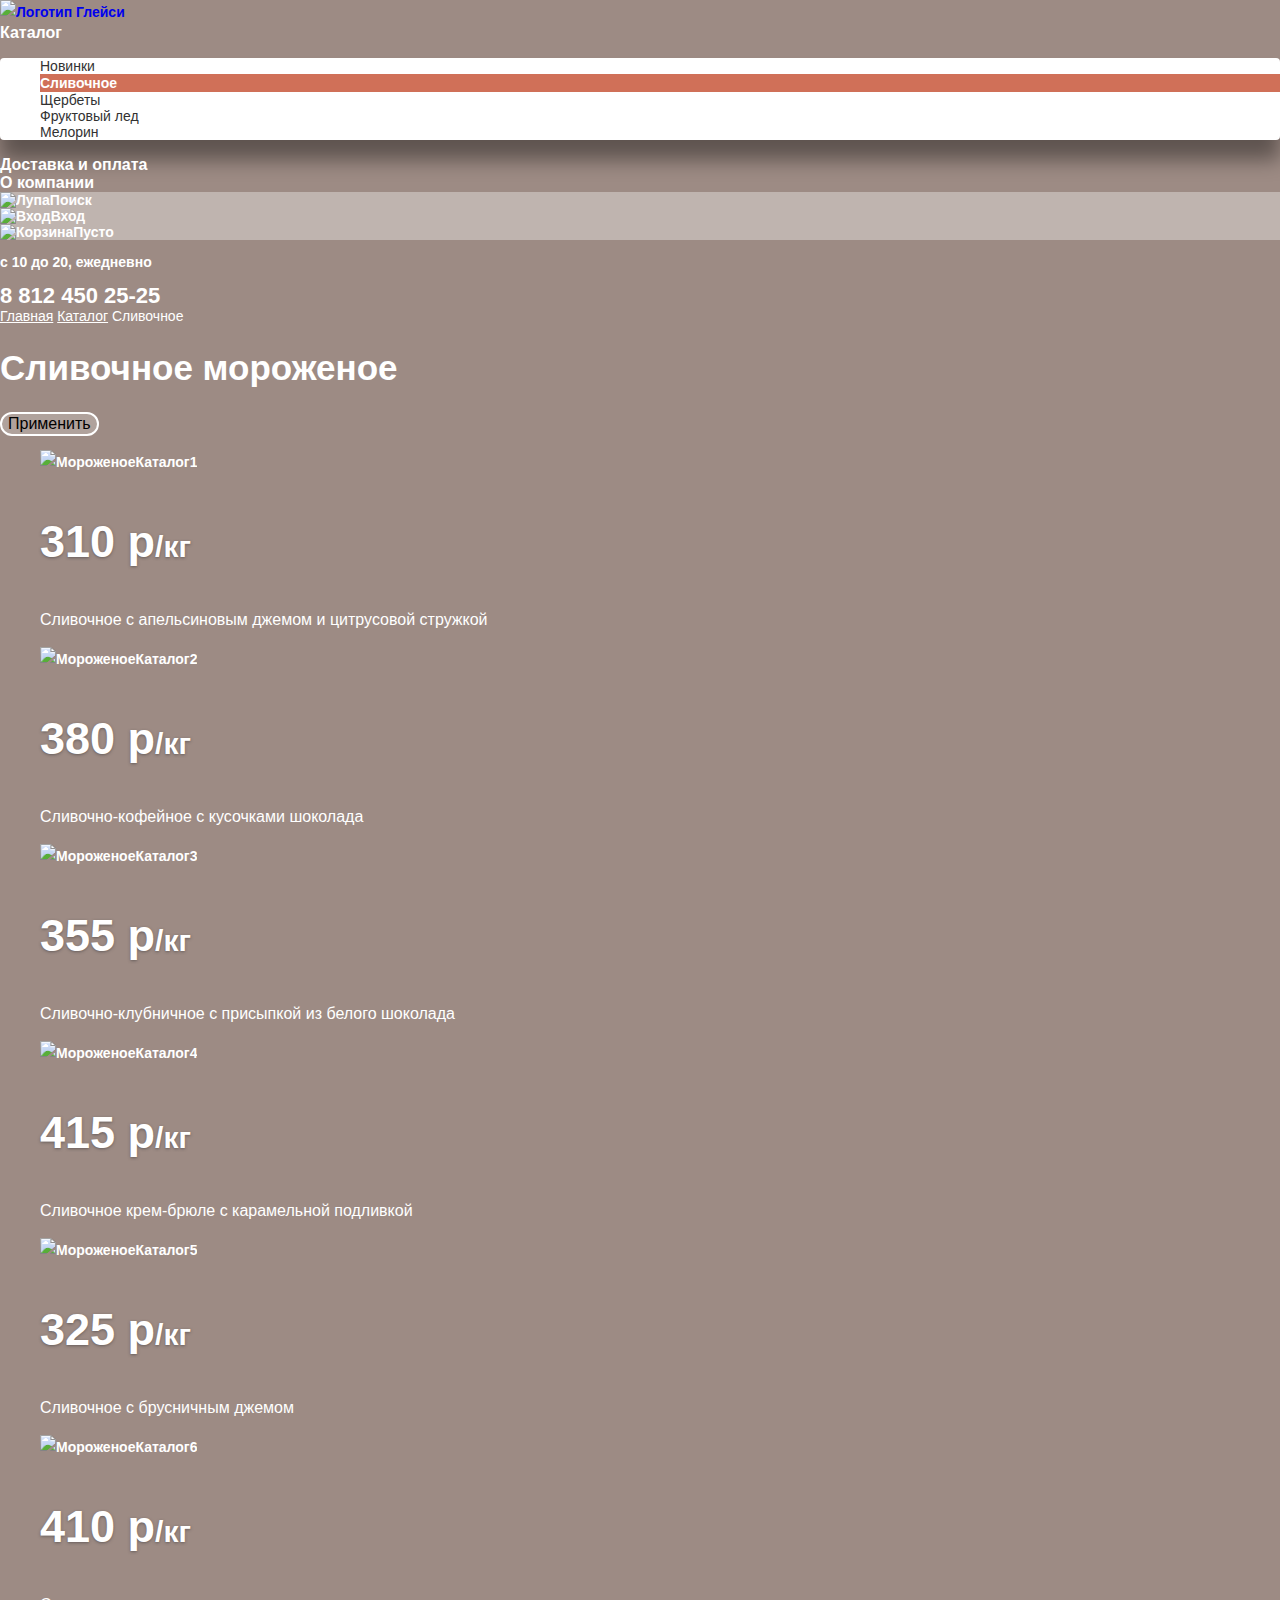
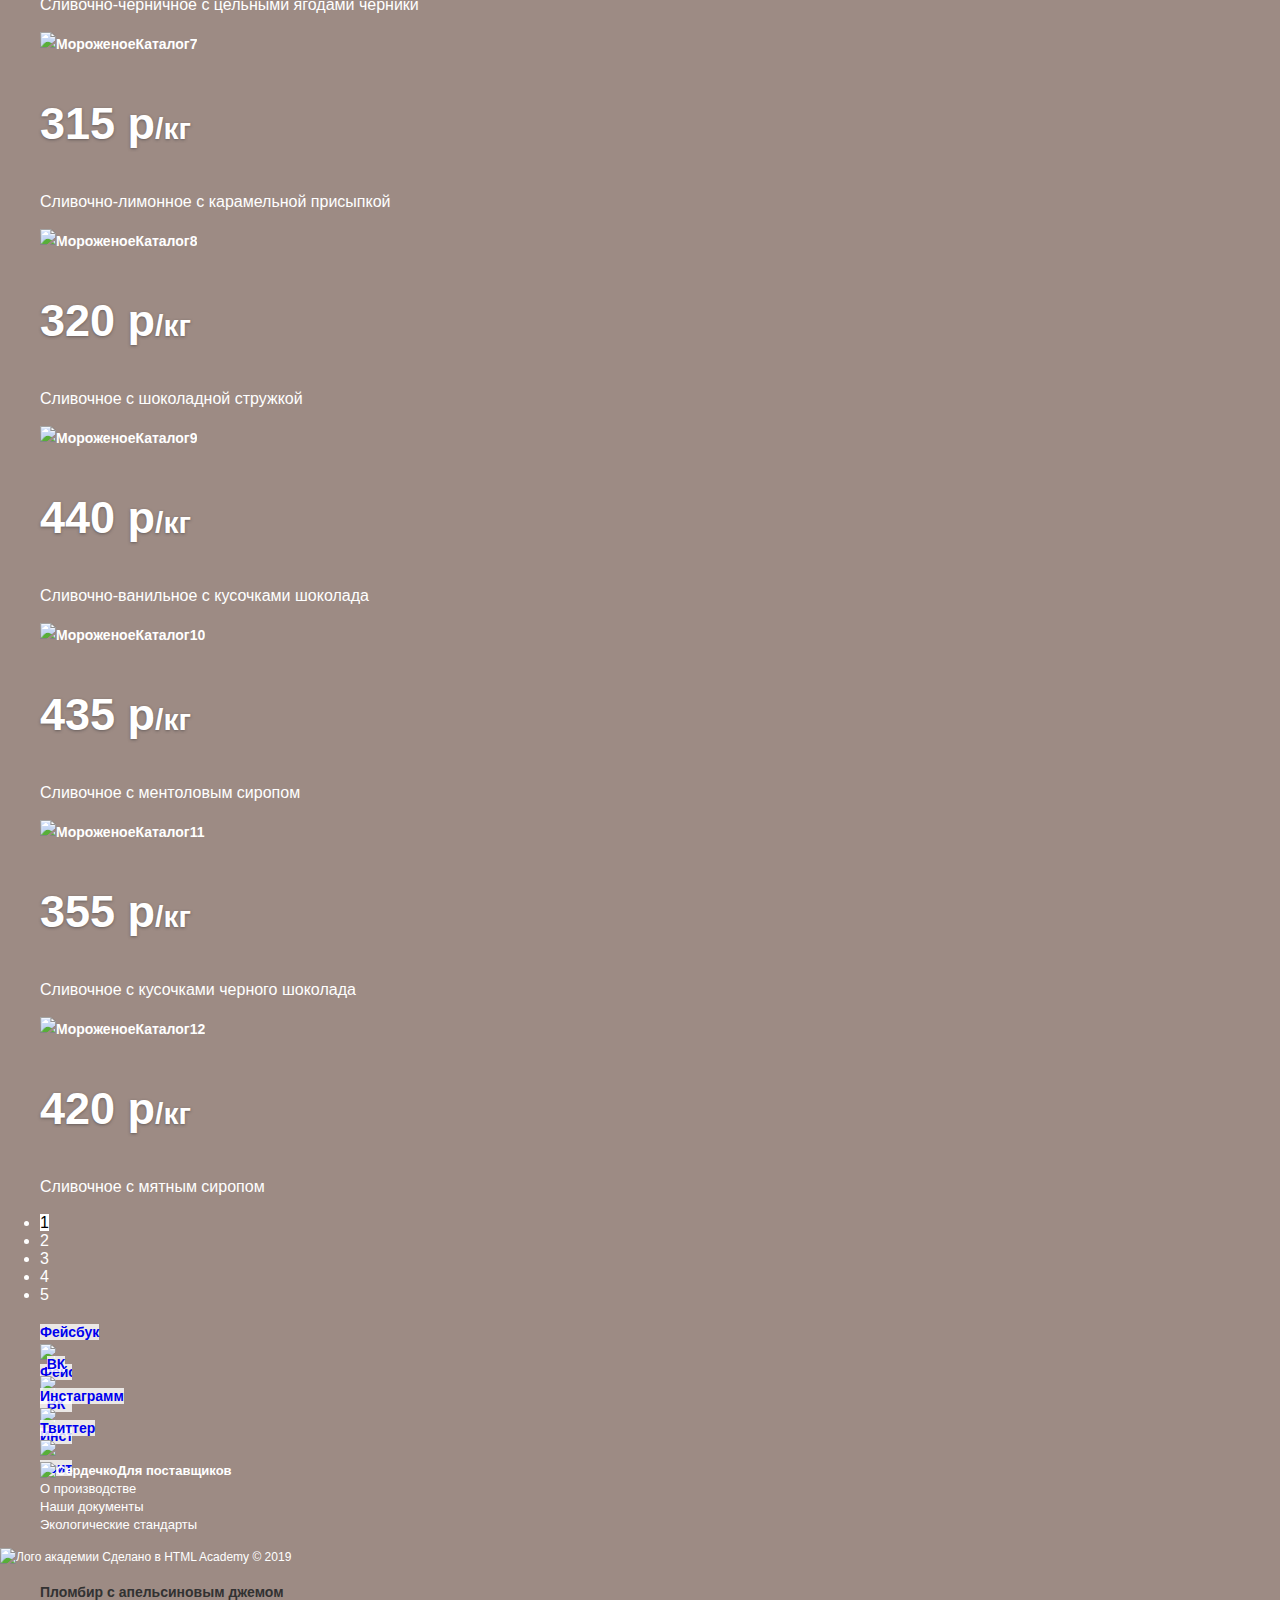
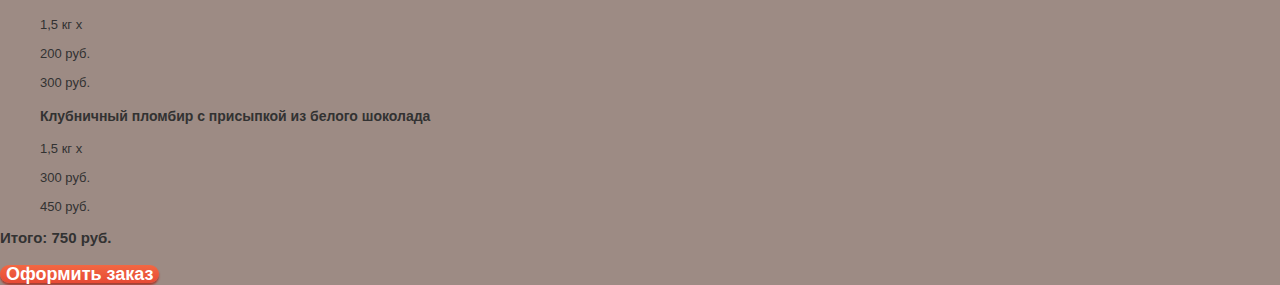
==== commit 1256472e: "Исправление ошибок(Стилизация страниц)" ====
--- a/catalog.html
+++ b/catalog.html
@@ -34,8 +34,8 @@
                     </div>
                     <div class="login-link"> <img src="https://via.placeholder.com/20x19" width="20" height="19"
                             alt="Вход">Вход</div>
-                    <div class="basket-link"> <img src="https://via.placeholder.com/12.76x8.97" width="12.76"
-                            height="8.97" alt="Корзина">Пусто</div>
+                    <div class="basket-link"> <img src="https://via.placeholder.com/13x9" width="13"
+                            height="9" alt="Корзина">Пусто</div>
                 </div>
                 <p class="header-time">
                     с 10 до 20, ежедневно</p>
@@ -48,7 +48,7 @@
             <a href="index.html">Главная</a> <a href="#">Каталог</a> Сливочное
         </div>
         <section class="catalog-filters">
-            <h1>Сливочное мороженое</h1>
+            <h1 class="catalog-filters-heading">Сливочное мороженое</h1>
             <!--Здесь будут формы по поиску мороженного-->
             <button class="catalog-button-apply" type="button">Применить</button>
         </section>
@@ -123,7 +123,7 @@
                         <img src="https://via.placeholder.com/267x267" width="267" height="267"
                             alt="МороженоеКаталог10">
                         <p class="catalog-list-price">435 р<span>/кг</span></p>
-                        <p class="catalog-list-description"><Сливочноe с ментоловым сиропом</p>
+                        <p class="catalog-list-description">Сливочноe с ментоловым сиропом</p>
                     </article>
                 </li>
                 <li>
@@ -229,4 +229,4 @@
 
 </body>
 
-</html>+</html>
--- a/css/style.css
+++ b/css/style.css
@@ -18,31 +18,37 @@
     --orange-gradient-deep: linear-gradient(180deg, #F26843 0%, #E74A35 100%);
     --orange-gradient-darker: linear-gradient(0deg, rgba(0, 0, 0, 0.07), rgba(0, 0, 0, 0.07)), linear-gradient(180deg, #F26843 0%, #E74A35 100%);
     --transparent: rgba(255, 255, 255, 0.2);
-}
+    --shadow-gray: inset 0px 2px 1px #696969;
+    --shadow-black: 0px 20px 20px rgba(0, 0, 0, 0.2);
+    --shadow-less-black: 0px 20px 20px rgba(0, 0, 0, 0.4);
+    --shadow-text: 0px 1px 3px rgba(49, 50, 53, 0.5);
+    --shadow-red: inset 0px 2px 2px #942718;
+    --shadow-burgundy :0px 2px 2px rgba(172, 16, 0, 0.64);
+    --whine-nav-site: #EDEDED;
+}   
 
 body {
-min-width: 1200px;
-margin: 0;
-padding: 0;
-font-family: 'Roboto', Arial, sans-serif;
-font-size: 14px;
-line-height: 24px;
-font-weight: 700;
-color: var(--whiten);
-text-transform: none;
-background-color: var(--brown);
-background-position: top center;
-background-repeat: no-repeat;
-
+    min-width: 1200px;
+    margin: 0;
+    padding: 0;
+    font-family: 'Roboto', Arial, sans-serif;
+    font-size: 14px;
+    line-height: 24px;
+    font-weight: 700;
+    color: var(--whiten);
+    text-transform: none;
+    background-color: var(--brown);
+    background-position: top center;
+    background-repeat: no-repeat;
 }
 
 a {
-text-decoration: none;
+    text-decoration: none;
 }
 
 img {
-max-width: 100%;
-height: auto;
+    max-width: 100%;
+    height: auto;
 }
 
 /*--------------------------------------------------------------HEADER--------------------------------------------------------------*/
@@ -56,21 +62,18 @@
 }
 
 .site-navigation a{
-    color: var(--whiten);
-    
-}
-
+    color: var(--whiten); 
+}
 
 .site-navigation a:hover,
 .site-navigation a:focus {
-    background-color: #EDEDED;
-    box-shadow: inset 0px 2px 1px #696969;  
-  color: var(--black);
+    background-color: var(--whine-nav-site);
+    box-shadow: var(--shadow-gray)  
+    color: var(--black);
 }
 
 .main-header-directory-list {
-    list-style: none;
-    box-shadow: 0px 20px 20px rgba(0, 0, 0, 0.4);
+    box-shadow: var(--shadow-less-black);
     border-radius: 4px;
     background-color: var(--whiten);
 }
@@ -80,11 +83,11 @@
 }
 
 .main-header-directory-list-active{
-   background: var(--deep-orange);
-   font-style: normal;
-font-weight: bold;
-font-size: 14px;
-line-height: 18px;
+    background: var(--deep-orange);
+    font-style: normal;
+    font-weight: bold;
+    font-size: 14px;
+    line-height: 18px;
 }
 
 .main-header-directory-list-active a{
@@ -106,11 +109,10 @@
 
 .main-header-directory-list a:active {
     background: var(--medium-orange);
-   }
-
+}
 
 .find-link {
-        background: var(--white-transparency);
+    background: var(--white-transparency);
 }
 
 .login-link {
@@ -146,14 +148,14 @@
 .header-icons {
     background: rgba(255, 255, 255, 0.2);
     font-style: normal;
-font-size: 14px;
-line-height: 16px;
+    font-size: 14px;
+    line-height: 16px;
 }
 
 .header-icons  div:hover,
 .header-icons  div:focus {
-background: var(--whiten);
-color: var(--black);
+    background: var(--whiten);
+    color: var(--black);
 }
 
 /*--------------------------------------------------------------MAIN--------------------------------------------------------------*/
@@ -171,15 +173,15 @@
 }
 
 .button {
-font-style: normal;
-font-weight: bold;
-text-align: center;
-color: var(--whiten);
-vertical-align: middle;
-background: var(--orange-gradient-deep);
-box-shadow: 0px 2px 2px rgba(172, 16, 0, 0.64);
-border: none;
-border-radius: 70px;
+    font-style: normal;
+    font-weight: bold;
+    text-align: center;
+    color: var(--whiten);
+    vertical-align: middle;
+    background: var(--orange-gradient-deep);
+    box-shadow: var(--shadow-burgundy);
+    border: none;
+    border-radius: 70px;
 }
 
 button:hover,
@@ -189,16 +191,16 @@
 }
 
 button:active {
-background: var(--orange-gradient-darker);
-box-shadow: inset 0px 2px 2px #942718;
+    background: var(--orange-gradient-darker);
+    box-shadow: var(--shadow-red);
 }
 
 .product-1 {
-background-color: var(--crimson);
+    background-color: var(--crimson);
 }
 
 .product-2 {
-background-color: var(--chocolate);
+    background-color: var(--chocolate);
 }
 
 .product-1 h3, .product-2 h3 {
@@ -218,24 +220,17 @@
 }
 
 .want {
-font-size: 18px;
-line-height: 24px;
+    font-size: 18px;
+    line-height: 24px;
 }
 
 .hits-item:hover,
 .hits-item:focus {
     background: var(--whiten);
     opacity: 0.2;
-    box-shadow: 0px 20px 20px rgba(0, 0, 0, 0.2);
+    box-shadow: var(--shadow-black);
     border-radius: 4px;
 }
-
-
-.hits-list {
-    list-style: none;
-
-}
-
 
 .hit-item-price {
     font-style: normal;
@@ -262,7 +257,6 @@
     text-align: center;
 }
 
-
 .store-description {
     background-color: var(--cream);
 }
@@ -282,13 +276,8 @@
     color: var(--black);
 }
 
-.store-description-list {
-    list-style: none;  
-}
-
-
 .blog {
-background-color: var(--whiten);
+    background-color: var(--whiten);
 }
 
 .blog p {
@@ -313,8 +302,8 @@
 }
 
 .email {
-background-color: var(--white-email);
-color: var(--black);
+    background-color: var(--white-email);
+    color: var(--black);
 }
 
 .button-email {
@@ -322,10 +311,9 @@
     line-height: 24px;   
 }
 
-
 .address {
-background-color: var(--whiten);
-color: var(--black);
+    background-color: var(--whiten);
+    color: var(--black);
 }
 
 .address-info {
@@ -360,8 +348,7 @@
 /*--------------------------------------------------------------FOOTER--------------------------------------------------------------*/
 
 .footer-contacts-list {
-text-align: center;
-list-style: none;
+    text-align: center;
 }
 
 .footer-contacts-list a {
@@ -371,20 +358,14 @@
 .footer-contacts-list a:hover,
 .footer-contacts-list a:focus {
     background-color: var(--whiten);
-    box-shadow: inset 0px 2px 1px #696969;  
-  color: var(--black);
+    box-shadow: var(--shadow-gray);  
+    color: var(--black);
 }
 
 .footer-contacts-list-item {
     width: 32px;
-height: 32px;
-}
-
-
-.footer-info-list {
-    list-style: none;
-}
-
+    height: 32px;
+}
 
 .footer-info-list-item a{
     color: var(--whiten);
@@ -392,9 +373,9 @@
 
 .footer-info-list-item {
     font-style: normal;
-font-weight: normal;
-font-size: 13px;
-line-height: 18px;
+    font-weight: normal;
+    font-size: 13px;
+    line-height: 18px;
 }
 
 .footer-info-list-item-for-suppliers {
@@ -410,18 +391,18 @@
 
 .footer-copyright {
     font-style: normal;
-font-weight: normal;
-font-size: 12px;
-line-height: 18px;
+    font-weight: normal;
+    font-size: 12px;
+    line-height: 18px;
 }
 
 
 /*--------------------------------------------------------------FOOTER--------------------------------------------------------------*/
 
 .modal {
-    box-shadow: 0px 20px 20px rgba(0, 0, 0, 0.4);
-border-radius: 4px;
-background: var(--white-email);
+    box-shadow: var(--shadow-less-black);
+    border-radius: 4px;
+    background: var(--white-email);
 }
 
 .button-login{
@@ -435,9 +416,9 @@
 
 .modal-login a{
     font-style: normal;
-font-weight: normal;
-font-size: 13px;
-line-height: 15px;
+    font-weight: normal;
+    font-size: 13px;
+    line-height: 15px;
     color: var(--black);
     text-decoration:underline;
 }
@@ -447,20 +428,19 @@
     color: var(--orange);
 }
 
-
 .modal-feedback h3{
     color: var(--black);
     font-style: normal;
-font-size: 24px;
-line-height: 28px;
+    font-size: 24px;
+    line-height: 28px;
 }
 
 /*--------------------------------------------------------------CATALOG--------------------------------------------------------------*/
 /*--------------------------------------------------------------MAIN--------------------------------------------------------------*/
 
 .catalog-nav a{
-color: var(--whiten);
-text-decoration:underline;
+    color: var(--whiten);
+    text-decoration:underline;
 }
 
 .catalog-nav {
@@ -470,42 +450,36 @@
     line-height: 16px;  
 }
 
-.catalog-filters h1{
-    font-style: normal;
-font-weight: bold;
-font-size: 35px;
-line-height: 41px;
+.catalog-filters-heading{
+    font-style: normal;
+    font-weight: bold;
+    font-size: 35px;
+    line-height: 41px;
 }
 
 .catalog-button-apply {
     background: var(--transparent);
-border: 2px solid var(--whiten);
-box-sizing: border-box;
-border-radius: 20px;
-font-style: normal;
-font-weight: 500;
-font-size: 16px;
-line-height: 18px;
-}
-
+    border: 2px solid var(--whiten);
+    box-sizing: border-box;
+    border-radius: 20px;
+    font-style: normal;
+    font-weight: 500;
+    font-size: 16px;
+    line-height: 18px;
+}
 
 .catalog-button-apply:hover,
 .catalog-button-apply:focus {
     background: var(--whiten); 
-  color: var(--black);
-}
-
-.catalog-list {
-    list-style: none;
-}
-
+    color: var(--black);
+}
 
 .catalog-list-price {
     font-style: normal;
     font-weight: bold;
     font-size: 45px;
     line-height: 45px;
-    text-shadow: 0px 1px 3px rgba(49, 50, 53, 0.5);
+    text-shadow: var(--shadow-text);
 }
 
 .catalog-list span {
@@ -513,22 +487,21 @@
     font-weight: bold;
     font-size: 30px;
     line-height: 35px;
-    text-shadow: 0px 1px 3px rgba(49, 50, 53, 0.5);
+    text-shadow: var(--shadow-text);
 }
 
 .catalog-list-description {
     font-style: normal;
-font-weight: 500;
-font-size: 16px;
-line-height: 22px;
-}
-
+    font-weight: 500;
+    font-size: 16px;
+    line-height: 22px;
+}
 
 .catalog-list li:hover,
 .catalog-list li:focus {
     background: var(--whiten);
     opacity: 0.2;
-    box-shadow: 0px 20px 20px rgba(0, 0, 0, 0.2);
+    box-shadow: var(--shadow-black);
     border-radius: 4px;
 }
 
@@ -538,7 +511,6 @@
 
 .catalog-numbering-active {
     background: var(--whiten);
-    list-style: none;
     color: black;
 }
 
@@ -549,15 +521,14 @@
 
 .catalog-numbering {
     font-style: normal;
-font-weight: 500;
-font-size: 16px;
-line-height: 18px;
+    font-weight: 500;
+    font-size: 16px;
+    line-height: 18px;
 }
 
 /*--------------------------------------------------------------MODAL CATALOG--------------------------------------------------------------*/
 
 .catalog-modal-basket {
-    list-style: none;
     color: var(--black);
 }
 
@@ -570,15 +541,19 @@
 
 .catalog-modal-basket-total {
     font-style: normal;
-font-weight: bold;
-font-size: 15px;
-line-height: 16px;
-color: var(--black);
+    font-weight: bold;
+    font-size: 15px;
+    line-height: 16px;
+    color: var(--black);
 }
 
 .catalog-button-checkout {
     font-style: normal;
-font-weight: bold;
-font-size: 18px;
-line-height: 16px;
+    font-weight: bold;
+    font-size: 18px;
+    line-height: 16px;
+}
+
+.main-header-directory-list, .hits-list, .store-description-list, .footer-contacts-list, .footer-info-list, .catalog-list, .catalog-numbering-active, .catalog-modal-basket {
+    list-style: none;
 }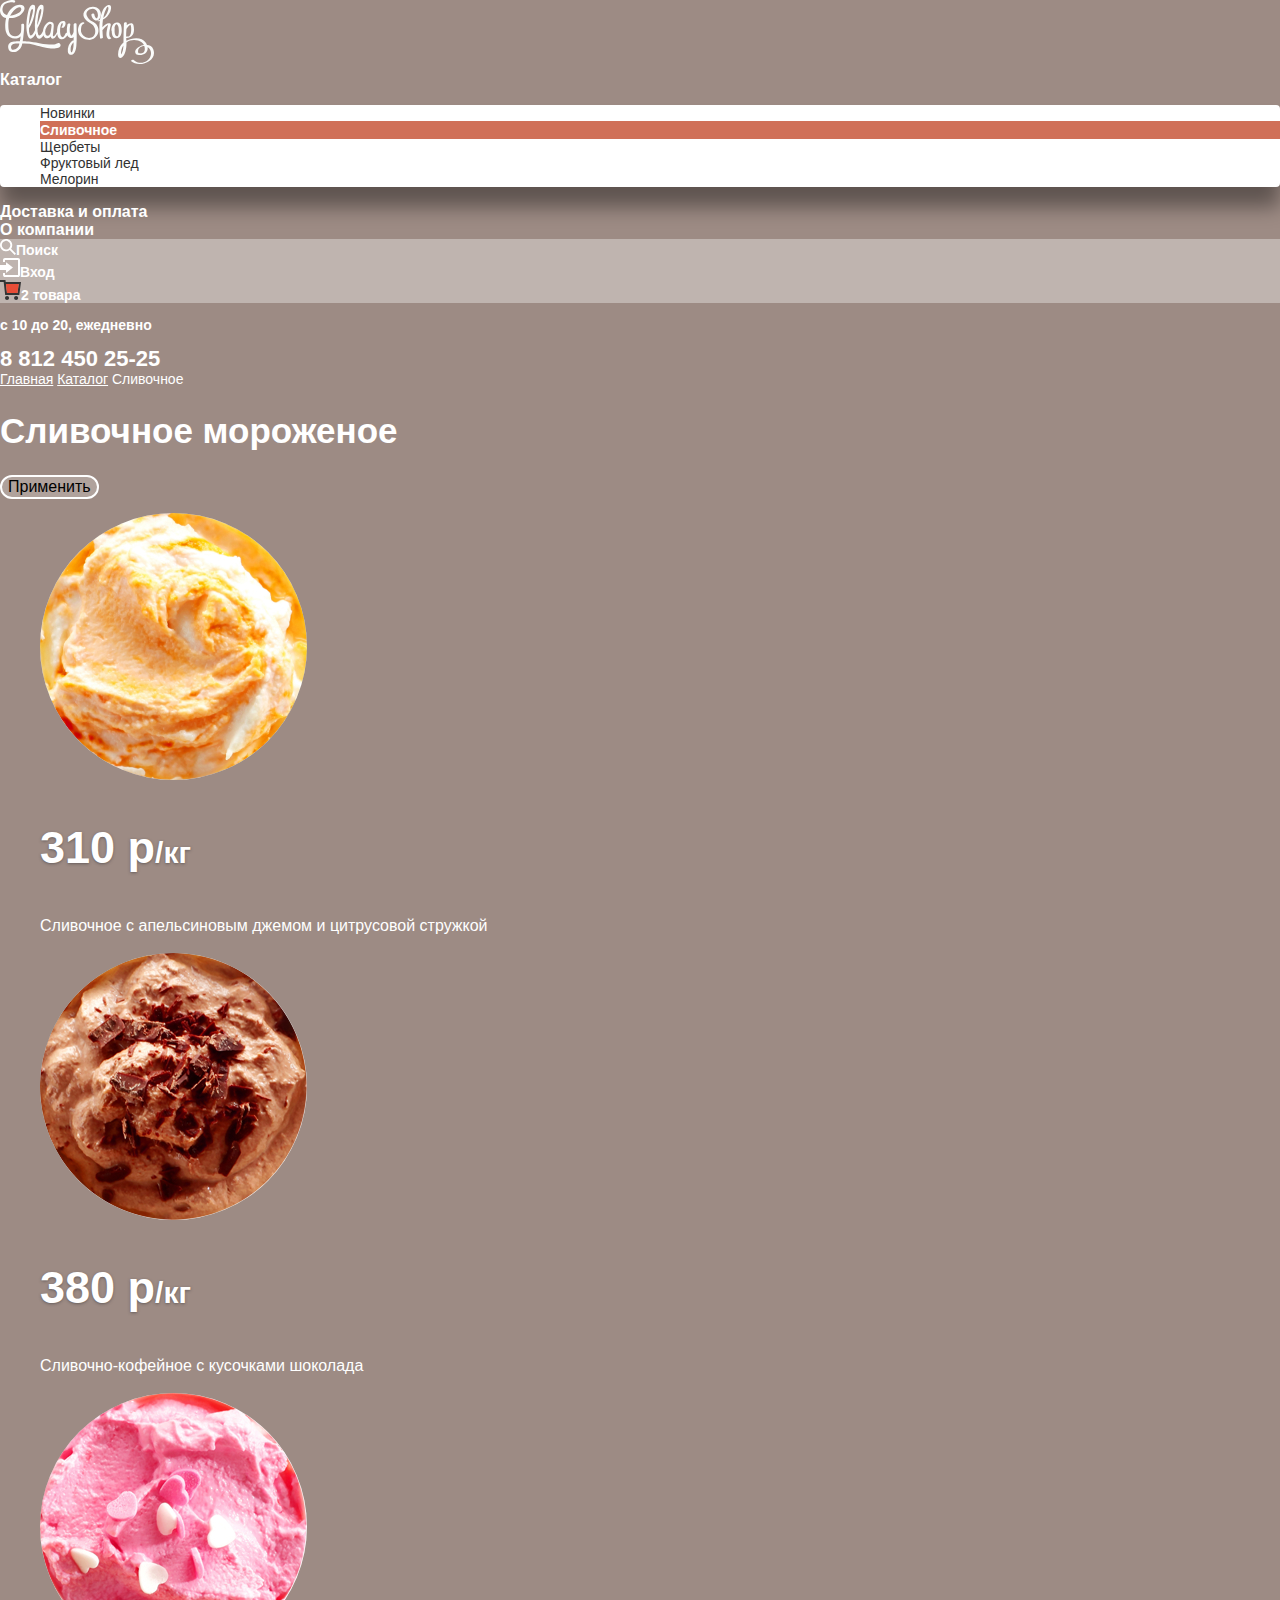
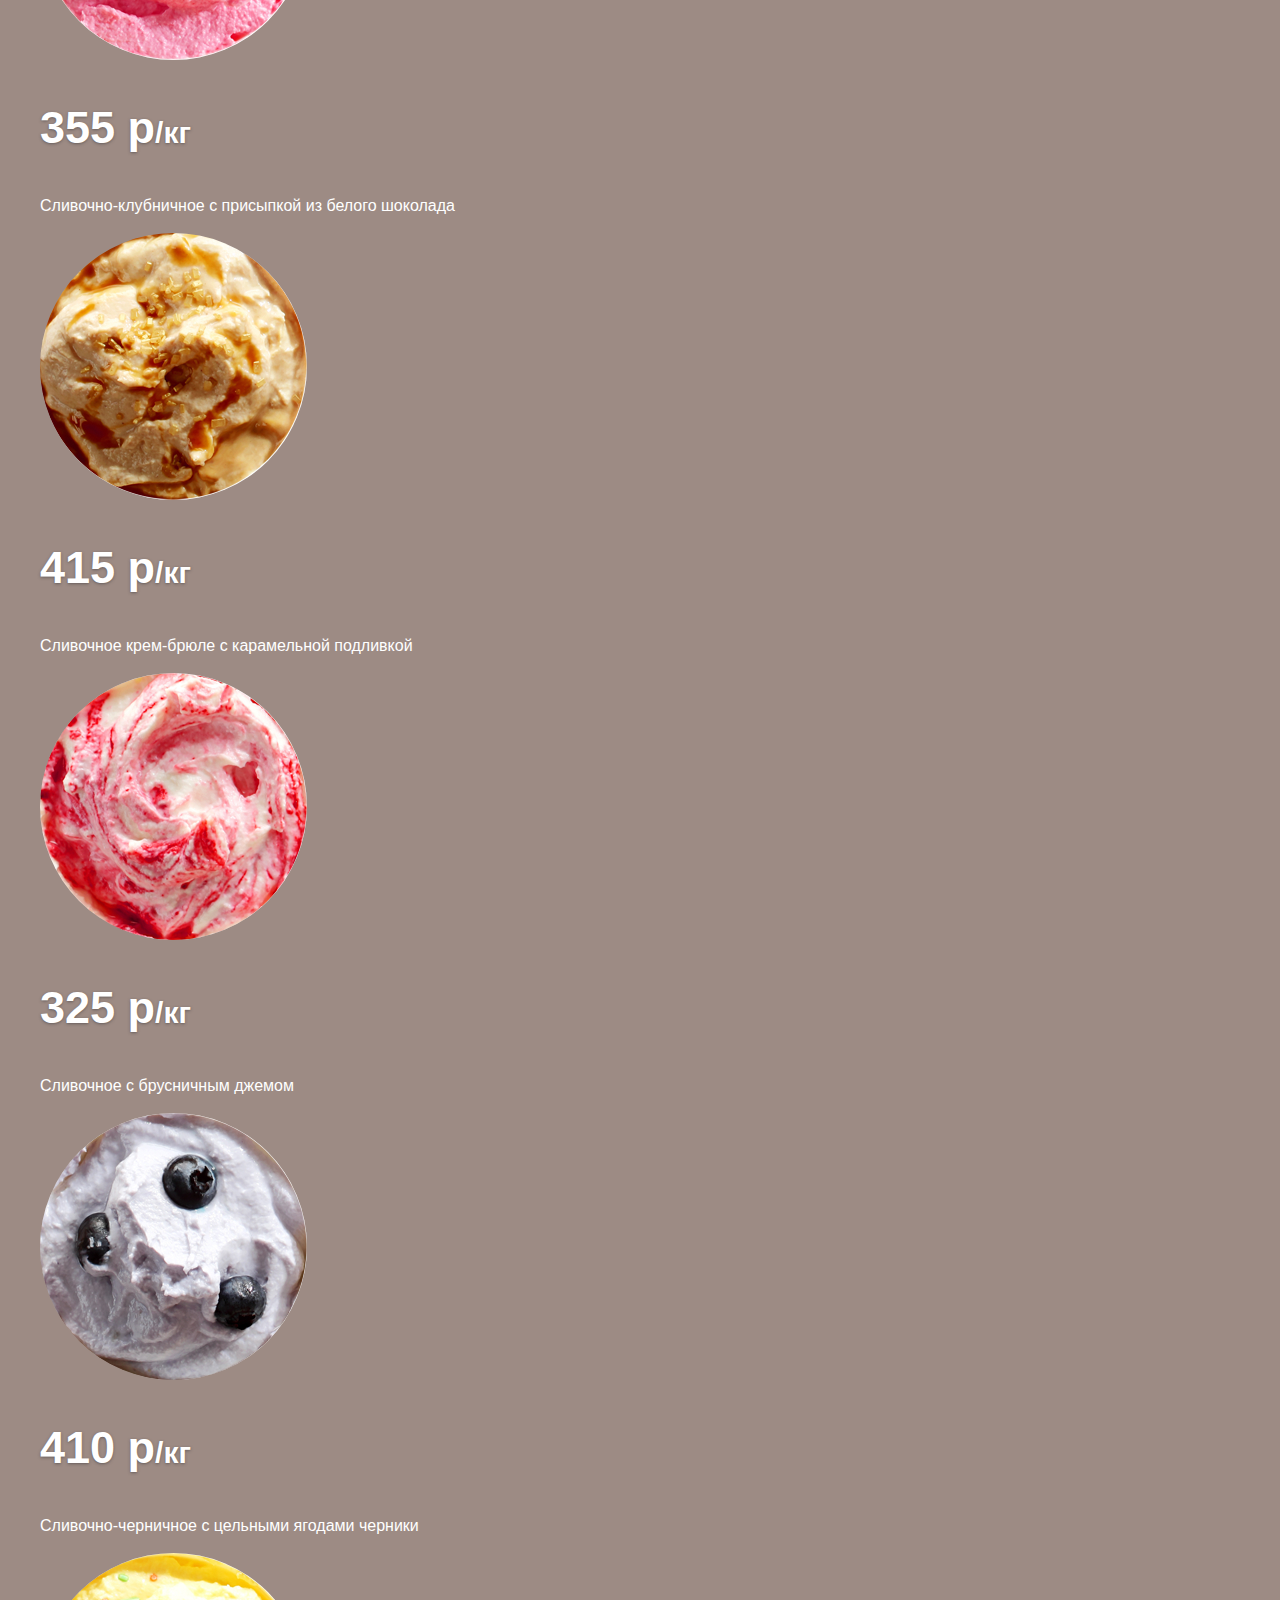
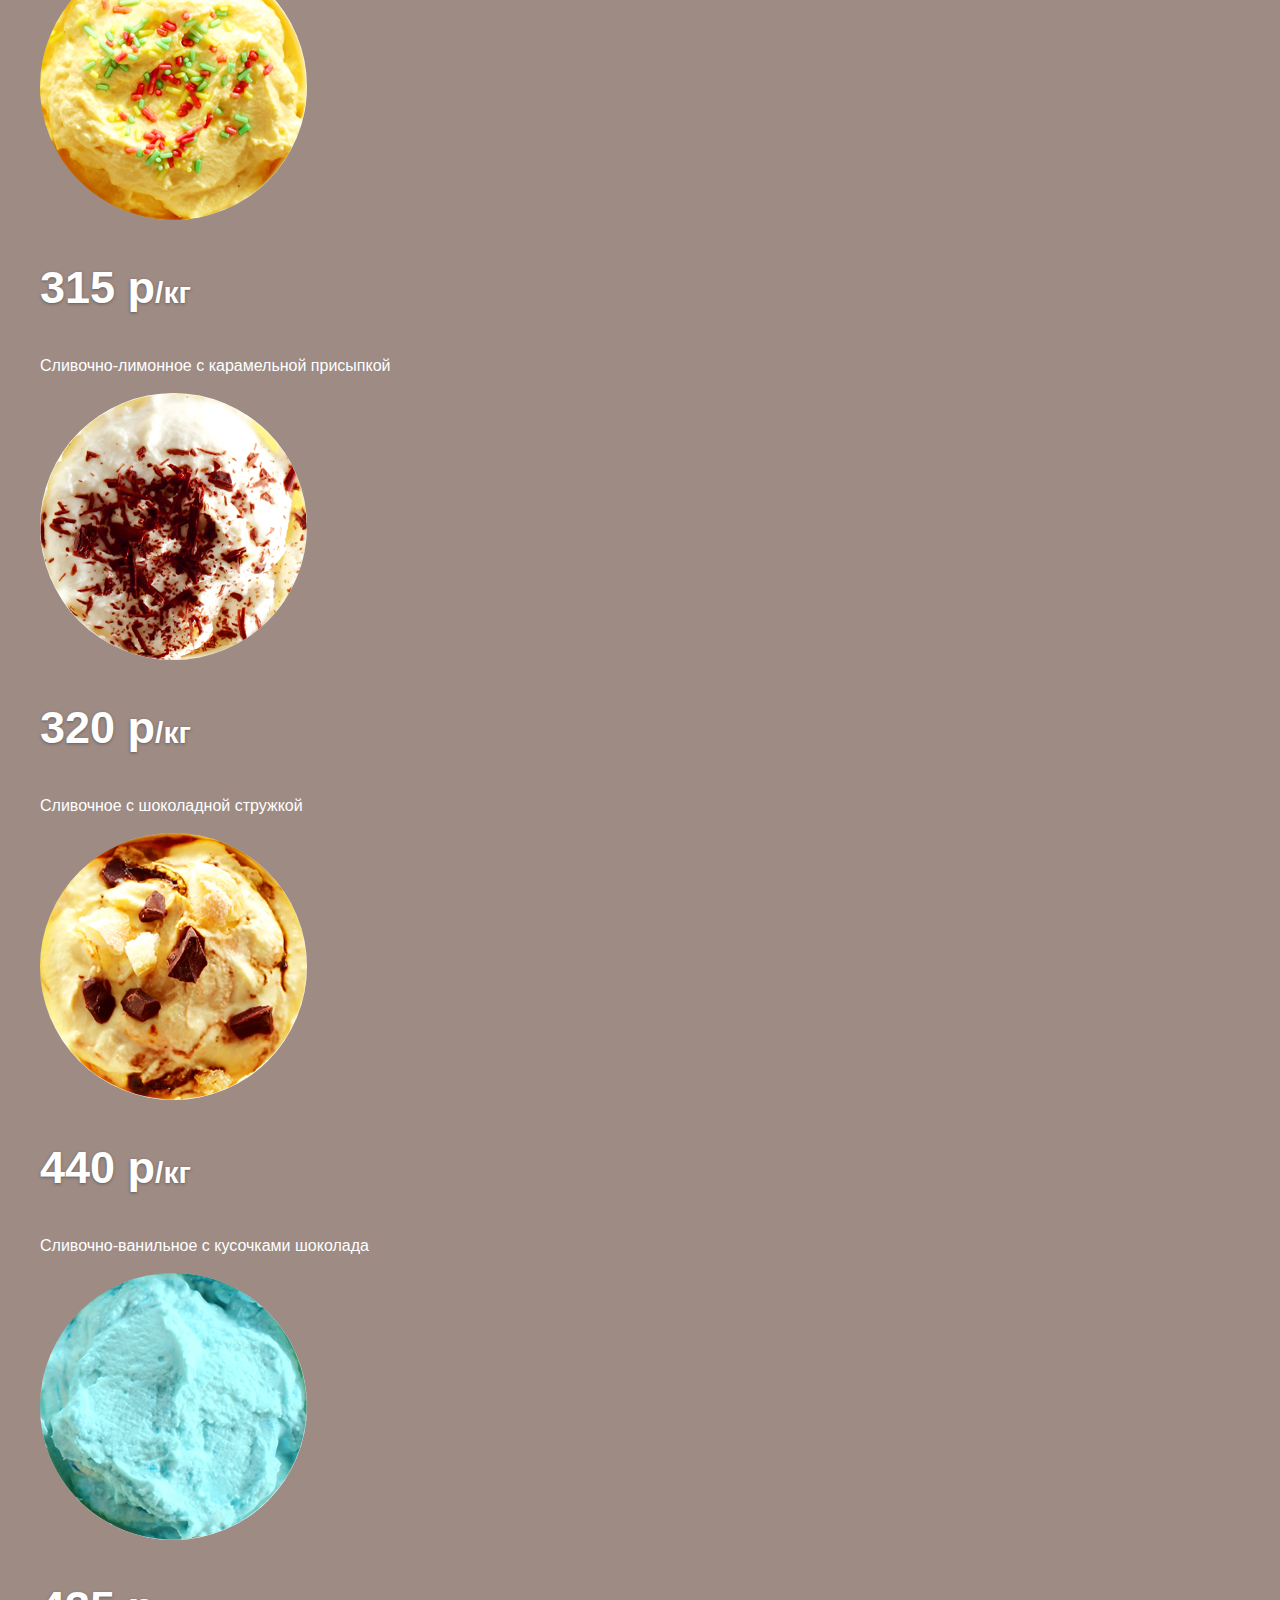
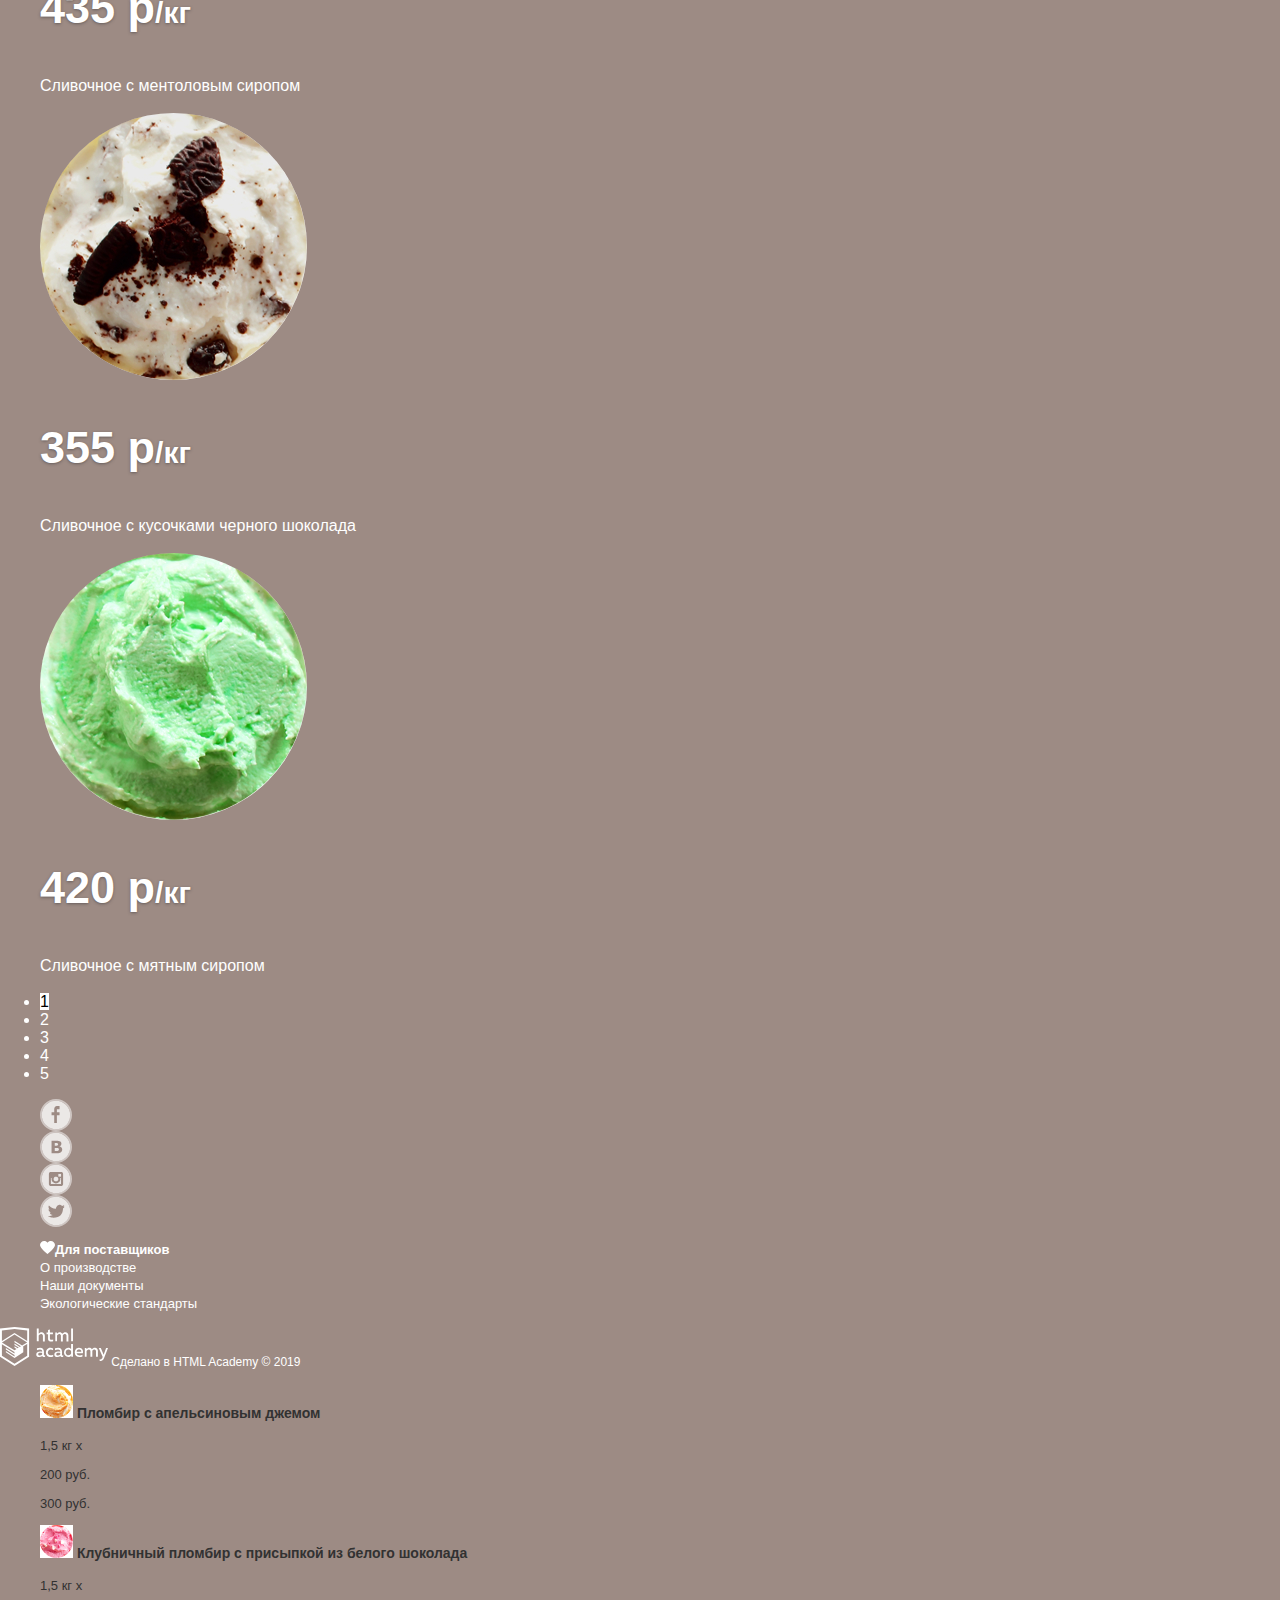
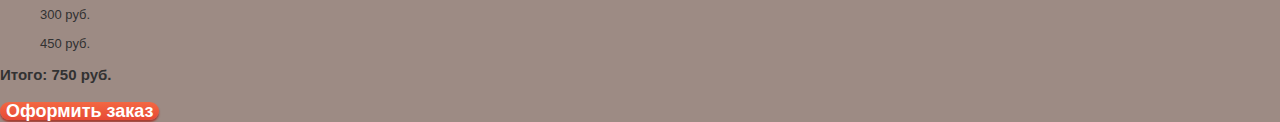
==== commit 8f7c0377: "Графика всех страниц" ====
--- a/catalog.html
+++ b/catalog.html
@@ -12,7 +12,7 @@
 <body>
     <header>
         <section>
-            <a href="index.html"><img src="https://via.placeholder.com/154x64" width="154" height="64"
+            <a href="index.html"><img src="img/logo.svg" width="154" height="64"
                     alt="Логотип Глейси"></a>
         </section>
         <nav class="main-navigation">
@@ -29,13 +29,13 @@
                 <div><a href="#">Доставка и оплата</a> </div>
                 <div><a href="#">О компании</a> </div>
                 <div class="header-icons">
-                    <div class="find-link"><img src="https://via.placeholder.com/16x16" width="16" height="16"
+                    <div class="find-link"><img src="img/icon-search.svg" width="16" height="16"
                             alt="Лупа">Поиск
                     </div>
-                    <div class="login-link"> <img src="https://via.placeholder.com/20x19" width="20" height="19"
+                    <div class="login-link"> <img src="img/icon-login.svg" width="20" height="19"
                             alt="Вход">Вход</div>
-                    <div class="basket-link"> <img src="https://via.placeholder.com/13x9" width="13"
-                            height="9" alt="Корзина">Пусто</div>
+                    <div class="basket-link"> <img src="img/icon-basket-full.svg" width="21"
+                            height="20" alt="Корзина">2 товара</div>
                 </div>
                 <p class="header-time">
                     с 10 до 20, ежедневно</p>
@@ -56,35 +56,37 @@
             <ul class="catalog-list">
                 <li>
                     <article>
-                        <img src="https://via.placeholder.com/267x267" width="267" height="267" alt="МороженоеКаталог1">
+                      <div class="circle-product"><img src="img/hit1.jpg" width="267" height="267" alt="МороженоеКаталог1"></div>
                         <p class="catalog-list-price">310 р<span>/кг</span></p>
                         <p class="catalog-list-description">Сливочное с апельсиновым джемом и цитрусовой стружкой</p>
                     </article>
                 </li>
                 <li>
                     <article>
-                        <img src="https://via.placeholder.com/267x267" width="267" height="267" alt="МороженоеКаталог2">
+                      <div class="circle-product">
+                        <img src="img/hit2.jpg" width="267" height="267" alt="МороженоеКаталог2">
+                      </div>
                         <p class="catalog-list-price">380 р<span>/кг</span></p>
                         <p class="catalog-list-description">Сливочно-кофейное с кусочками шоколада</p>
                     </article>
                 </li>
                 <li>
                     <article>
-                        <img src="https://via.placeholder.com/267x267" width="267" height="267" alt="МороженоеКаталог3">
+                      <div class="circle-product"><img src="img/hit3.jpg" width="267" height="267" alt="МороженоеКаталог3"></div>
                         <p class="catalog-list-price">355 р<span>/кг</span></p>
                         <p class="catalog-list-description">Сливочно-клубничное с присыпкой из белого шоколада</p>
                     </article>
                 </li>
                 <li>
                     <article>
-                        <img src="https://via.placeholder.com/267x267" width="267" height="267" alt="МороженоеКаталог4">
+                      <div class="circle-product"><img src="img/hit4.jpg" width="267" height="267" alt="МороженоеКаталог4"></div>
                         <p class="catalog-list-price">415 р<span>/кг</span></p>
                         <p class="catalog-list-description">Сливочное крем-брюле с карамельной подливкой </p>
                     </article>
                 </li>
                 <li>
                     <article>
-                        <img src="https://via.placeholder.com/267x267" width="267" height="267" alt="МороженоеКаталог5">
+                      <div class="circle-product"><img src="img/iceCream-product5.jpg" width="267" height="267" alt="МороженоеКаталог5"></div>
                         <p class="catalog-list-price">325 р<span>/кг</span></p>
                         <p class="catalog-list-description">Сливочное с брусничным джемом
                         </p>
@@ -92,52 +94,51 @@
                 </li>
                 <li>
                     <article>
-                        <img src="https://via.placeholder.com/267x267" width="267" height="267" alt="МороженоеКаталог6">
+                      <div class="circle-product"><img src="img/iceCream-product6.jpg" width="267" height="267" alt="МороженоеКаталог6"></div>
                         <p class="catalog-list-price">410 р<span>/кг</span></p>
                         <p class="catalog-list-description">Сливочно-черничное с цельными ягодами черники </p>
                     </article>
                 </li>
                 <li>
                     <article>
-                        <img src="https://via.placeholder.com/267x267" width="267" height="267" alt="МороженоеКаталог7">
+                      <div class="circle-product"><img src="img/iceCream-product7.jpg" width="267" height="267" alt="МороженоеКаталог7"></div>
                         <p class="catalog-list-price">315 р<span>/кг</span></p>
                         <p class="catalog-list-description">Сливочно-лимонное с карамельной присыпкой</p>
                     </article>
                 </li>
                 <li>
                     <article>
-                        <img src="https://via.placeholder.com/267x267" width="267" height="267" alt="МороженоеКаталог8">
+                      <div class="circle-product"><img src="img/iceCream-product8.jpg" width="267" height="267" alt="МороженоеКаталог8"></div>
                         <p class="catalog-list-price">320 р<span>/кг</span></p>
                         <p class="catalog-list-description">Сливочное с шоколадной стружкой</p>
                     </article>
                 </li>
                 <li>
                     <article>
-                        <img src="https://via.placeholder.com/267x267" width="267" height="267" alt="МороженоеКаталог9">
+                      <div class="circle-product"><img src="img/iceCream-product9.jpg" width="267" height="267" alt="МороженоеКаталог9"></div>
                         <p class="catalog-list-price">440 р<span>/кг</span></p>
                         <p class="catalog-list-description">Сливочно-ванильное с кусочками шоколада</p>
                     </article>
                 </li>
                 <li>
                     <article>
-                        <img src="https://via.placeholder.com/267x267" width="267" height="267"
-                            alt="МороженоеКаталог10">
+                      <div class="circle-product"><img src="img/iceCream-product10.jpg" width="267" height="267" alt="МороженоеКаталог10"></div>
                         <p class="catalog-list-price">435 р<span>/кг</span></p>
                         <p class="catalog-list-description">Сливочноe с ментоловым сиропом</p>
                     </article>
                 </li>
                 <li>
                     <article>
-                        <img src="https://via.placeholder.com/267x267" width="267" height="267"
-                            alt="МороженоеКаталог11">
+                      <div class="circle-product"><img src="img/iceCream-product11.jpg" width="267" height="267"
+                        alt="МороженоеКаталог11"></div>
                         <p class="catalog-list-price">355 р<span>/кг</span></p>
                         <p class="catalog-list-description">Сливочное с кусочками черного шоколада</p>
                     </article>
                 </li>
                 <li>
                     <article>
-                        <img src="https://via.placeholder.com/267x267" width="267" height="267"
-                            alt="МороженоеКаталог12">
+                      <div class="circle-product"><img src="img/iceCream-product12.jpg" width="267" height="267"
+                        alt="МороженоеКаталог12"></div>
                         <p class="catalog-list-price">420 р<span>/кг</span></p>
                         <p class="catalog-list-description">Сливочное с мятным сиропом</p>
                     </article>
@@ -170,18 +171,18 @@
         <section>
           <ul class="footer-contacts-list">
             <li class="footer-contacts-list-item">
-              <a href="https://ru-ru.facebook.com/">Фейсбук<img src="https://via.placeholder.com/32x32" width="32"
+              <a href="https://ru-ru.facebook.com/"><img src="img/icon-facebook.svg" width="32"
                   height="32" alt="Фейсбук"></a>
             </li>
             <li class="footer-contacts-list-item">
-              <a href="https://vk.com/">ВК<img src="https://via.placeholder.com/32x32" width="32" height="32" alt="ВК"></a>
-            </li>
-            <li class="footer-contacts-list-item">
-              <a href="https://www.instagram.com/">Инстаграмм<img src="https://via.placeholder.com/32x32" width="32"
+              <a href="https://vk.com/"><img src="img/icon-vk.svg" width="32" height="32" alt="ВК"></a>
+            </li>
+            <li class="footer-contacts-list-item">
+              <a href="https://www.instagram.com/"><img src="img/icon-instagram.svg" width="32"
                   height="32" alt="Инстаграм"></a>
             </li>
             <li class="footer-contacts-list-item">
-              <a href="https://twitter.com/?lang=ru">Твиттер<img src="https://via.placeholder.com/32x32" width="32"
+              <a href="https://twitter.com/?lang=ru"><img src="img/icon-twitter.svg" width="32"
                   height="32" alt="Твиттер"></a>
             </li>
           </ul>
@@ -189,7 +190,7 @@
         <section>
           <ul class="footer-info-list">
             <li class="footer-info-list-item footer-info-list-item-for-suppliers">
-              <a href="#"> <img src="https://via.placeholder.com/15x13" width="15" height="13" alt="Сердечко">Для
+              <a href="#"> <img src="img/icon-heart.svg" width="15" height="13" alt="Сердечко">Для
                 поставщиков</a>
             </li>
             <li class="footer-info-list-item">
@@ -204,7 +205,7 @@
           </ul>
         </section>
         <section class="footer-copyright">
-          <img src="https://via.placeholder.com/108x39" width="108" height="39" alt="Лого академии">
+          <img src="img/icon-logo-html-academy.svg" width="108" height="39" alt="Лого академии">
           <a href="https://htmlacademy.ru/intensive/htmlcss">Сделано в HTML Academy &copy; 2019</a>
         </section>
       </footer>
@@ -212,12 +213,16 @@
     <!--Формы-->
     <div>
         <ul class="catalog-modal-basket">
-            <li>Пломбир с апельсиновым джемом
+            <li>
+              <img src="img/icon-iceCream-basket1.jpg" width="33" height="33" alt="Иконка мороженного в корзине">
+              Пломбир с апельсиновым джемом
                 <p>1,5 кг х</p>
                 <p>200 руб.</p>
                 <p>300 руб.</p>
             </li>
-            <li>Клубничный пломбир с присыпкой из белого шоколада
+            <li>
+              <img src="img/icon-iceCream-basket2.jpg" width="33" height="33" alt="Иконка мороженного в корзине">
+              Клубничный пломбир с присыпкой из белого шоколада
                 <p>1,5 кг х</p>
                 <p>300 руб.</p>
                 <p>450 руб.</p>
--- a/css/style.css
+++ b/css/style.css
@@ -351,17 +351,6 @@
     text-align: center;
 }
 
-.footer-contacts-list a {
-    background: rgba(255, 255, 255, 0.8);
-}
-
-.footer-contacts-list a:hover,
-.footer-contacts-list a:focus {
-    background-color: var(--whiten);
-    box-shadow: var(--shadow-gray);  
-    color: var(--black);
-}
-
 .footer-contacts-list-item {
     width: 32px;
     height: 32px;
@@ -556,4 +545,15 @@
 
 .main-header-directory-list, .hits-list, .store-description-list, .footer-contacts-list, .footer-info-list, .catalog-list, .catalog-numbering-active, .catalog-modal-basket {
     list-style: none;
-}+}
+
+/*--------------------------------------------------------------OTHER--------------------------------------------------------------*/
+
+
+.circle-product {
+    width: 267px;
+    height: 267px;
+    border-radius: 50%;
+    overflow: hidden;
+    background: var(--brown);
+  }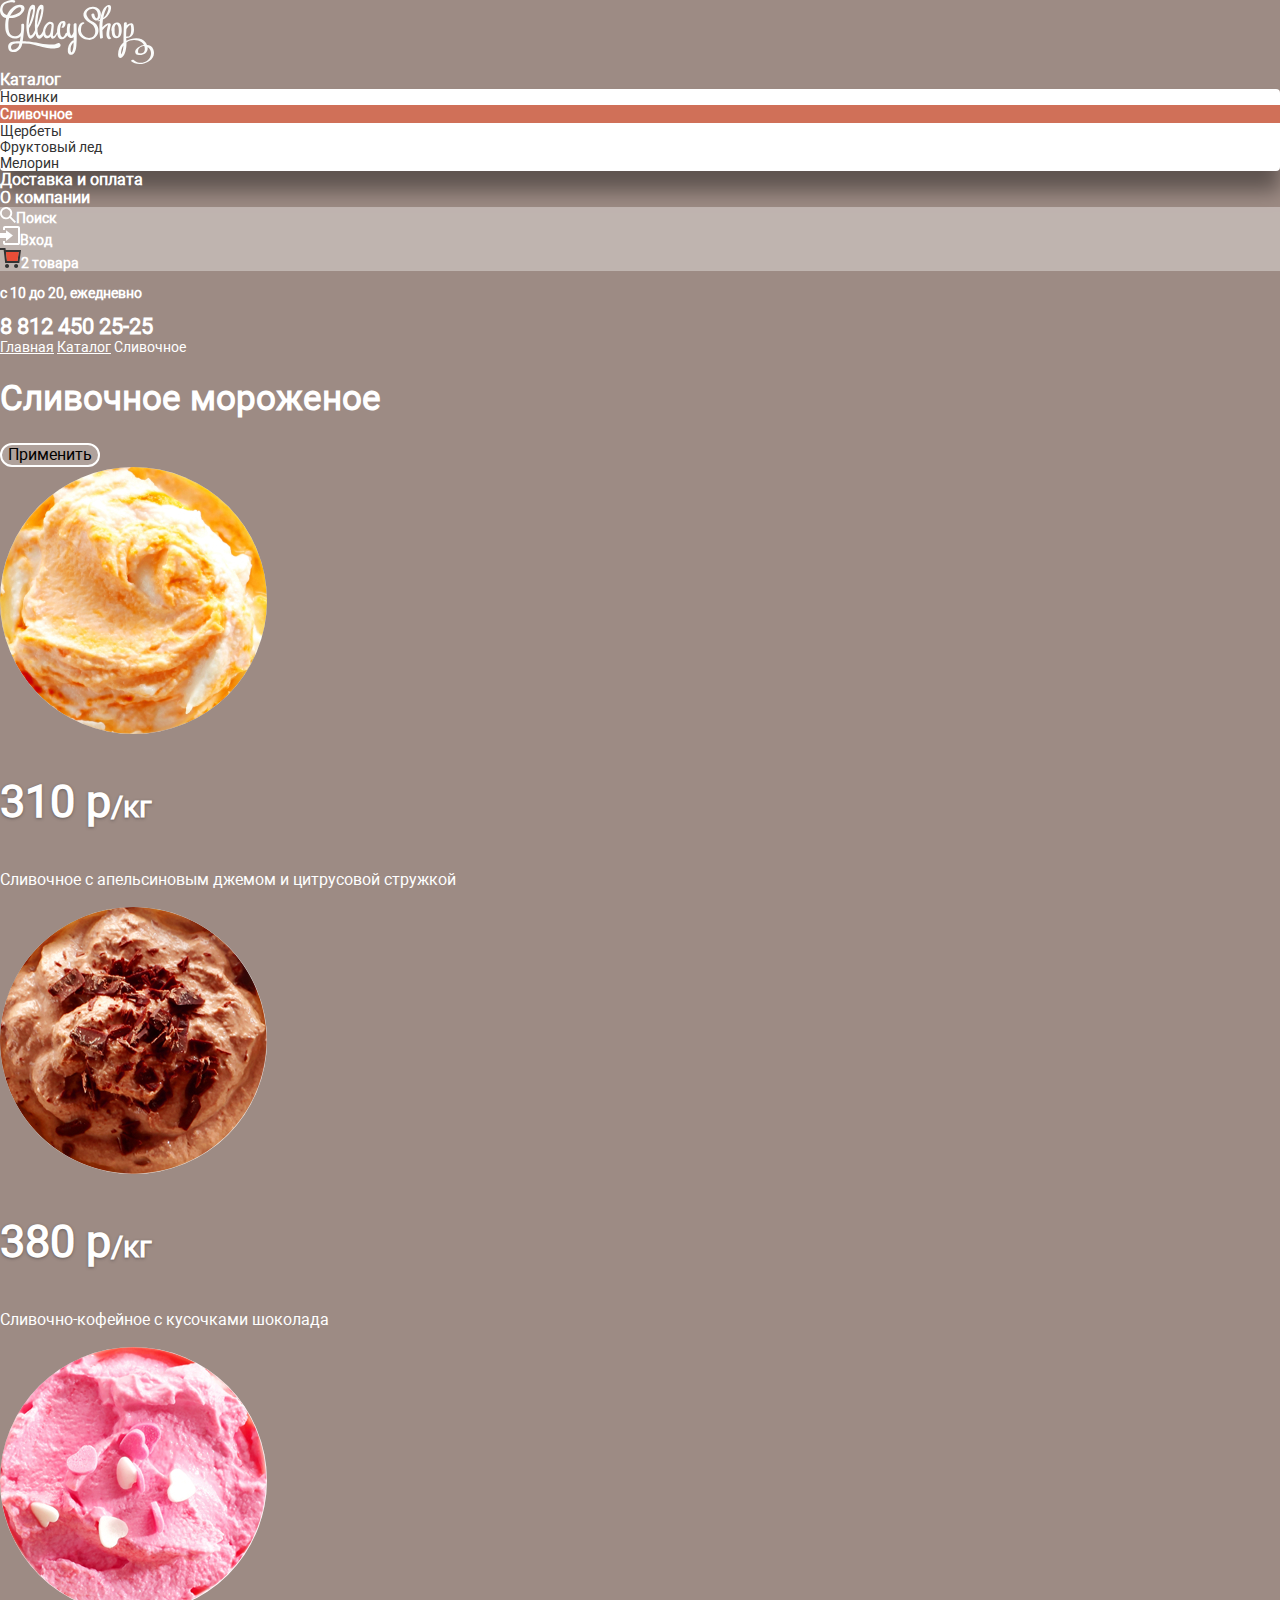
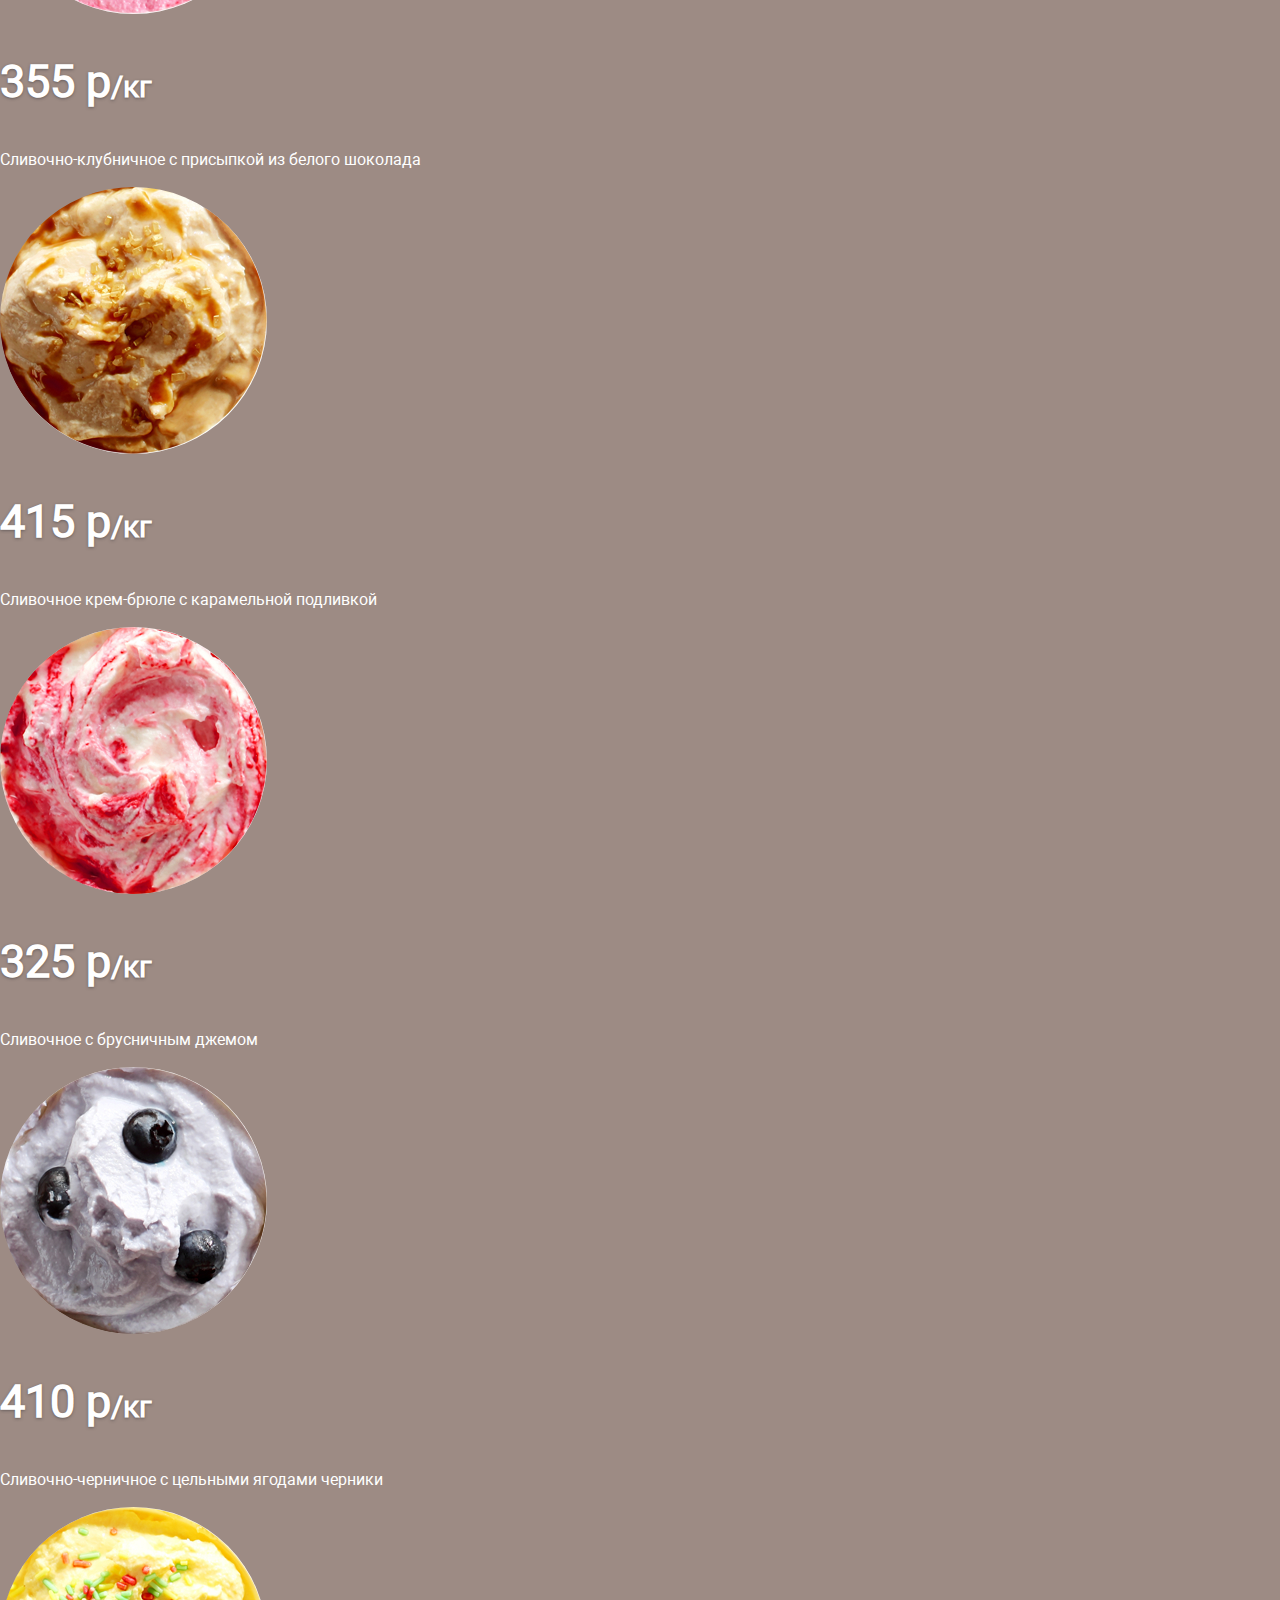
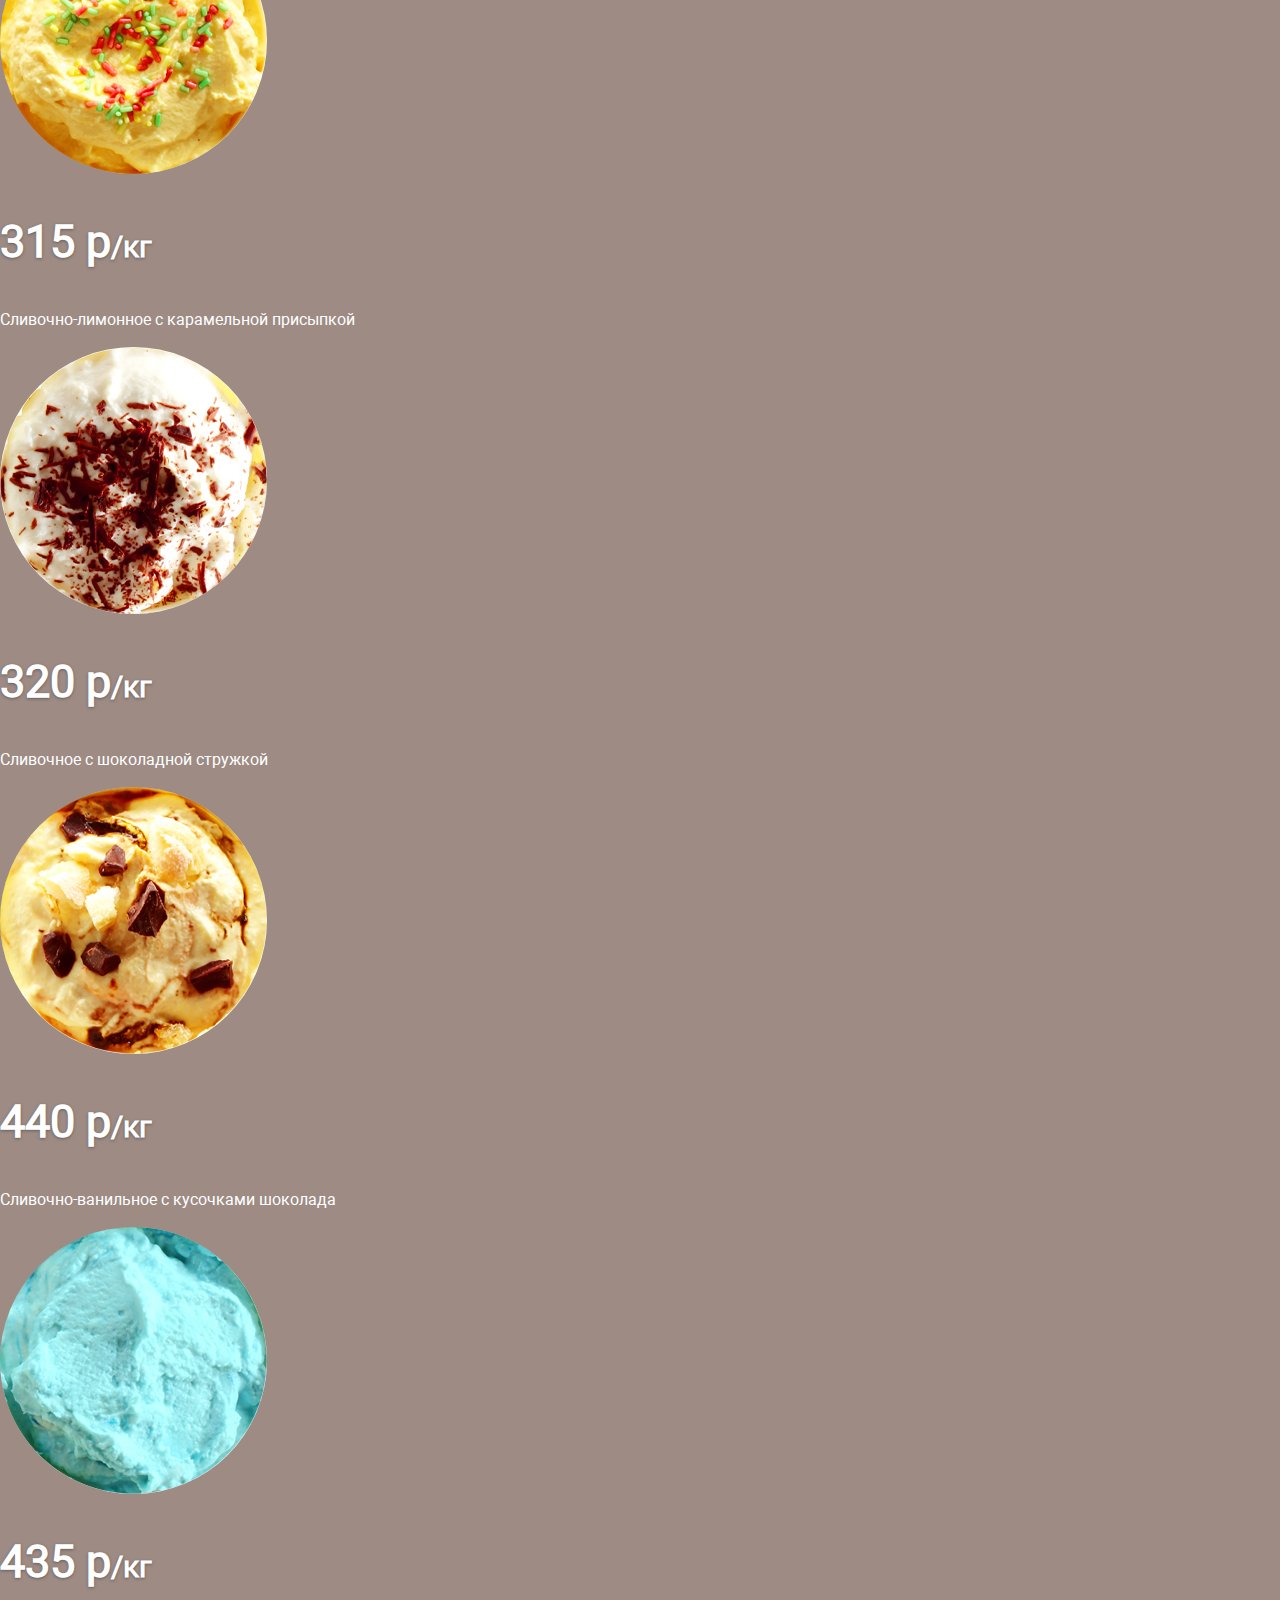
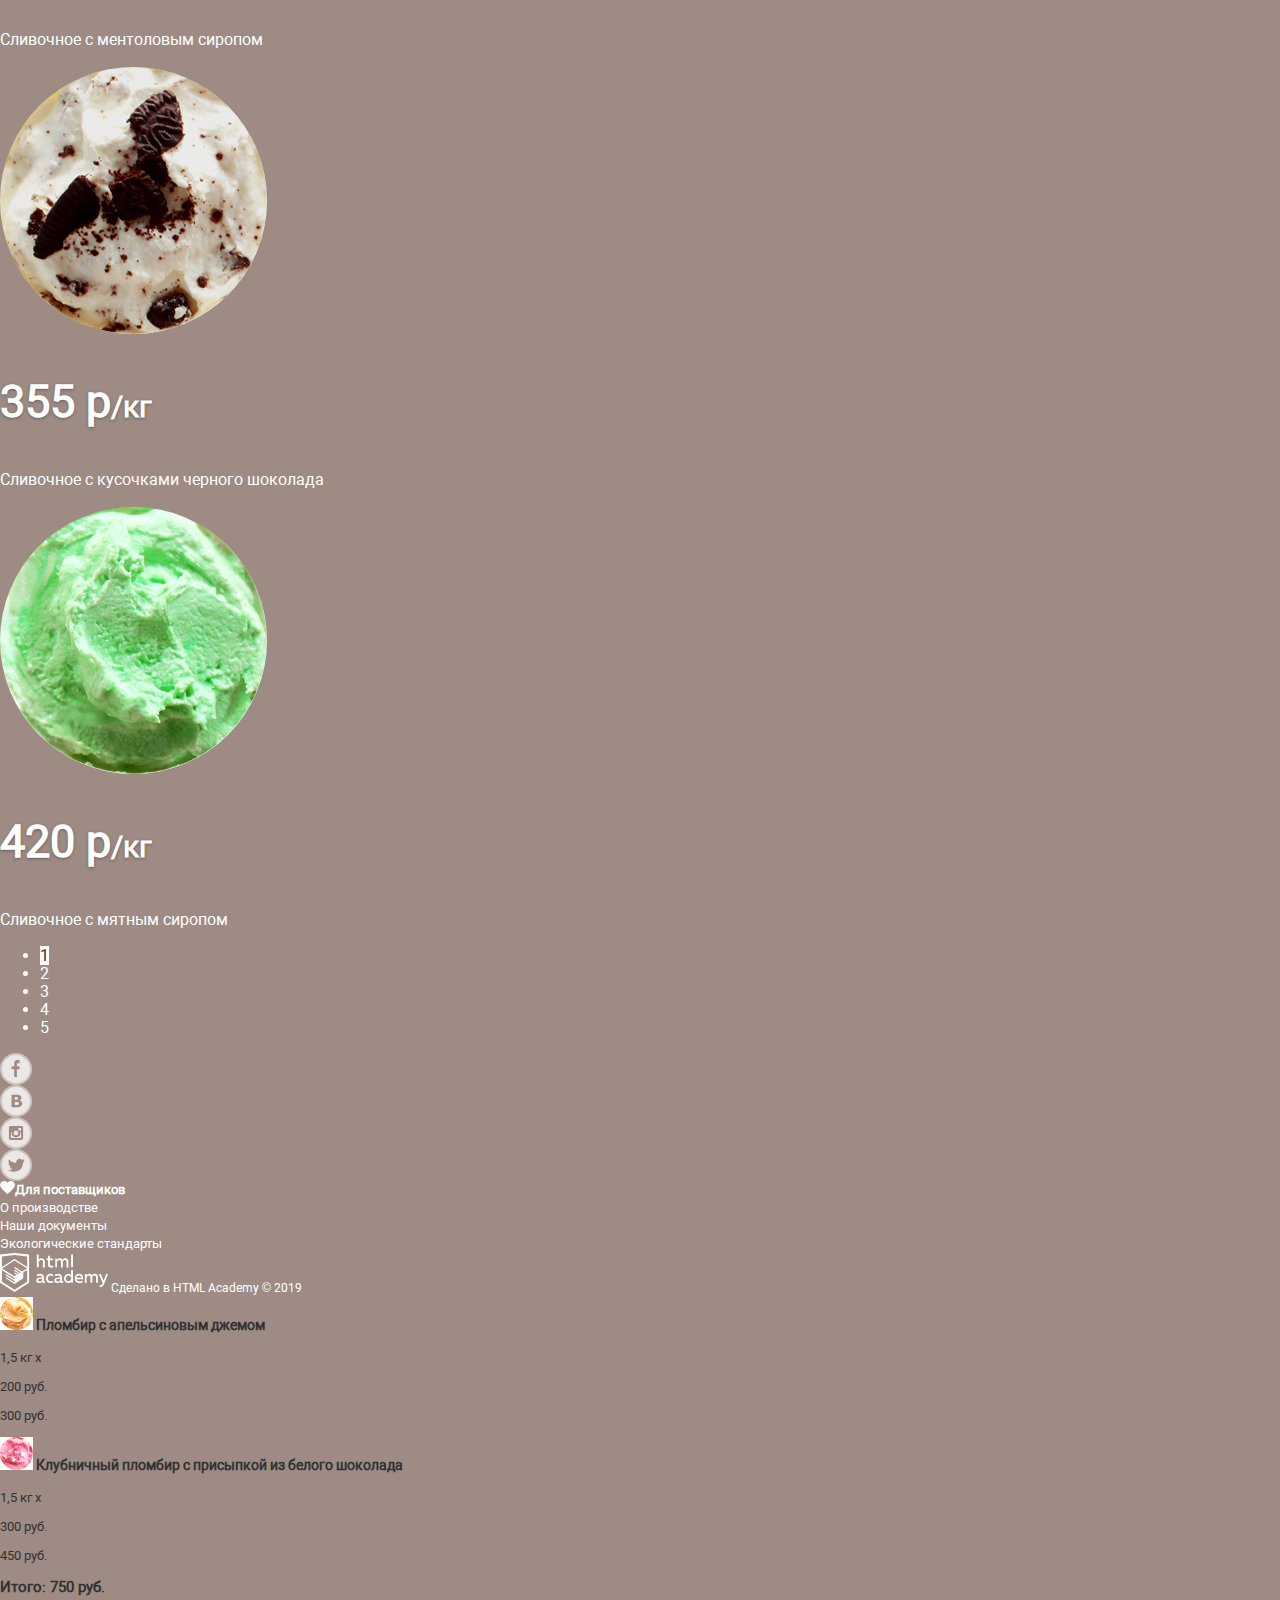
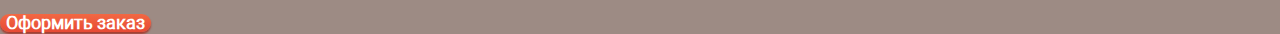
==== commit 3420078d: "Исправления ошибок (ДЗ-3) + ДЗ-4 (Графика страниц)" ====
--- a/catalog.html
+++ b/catalog.html
@@ -19,11 +19,11 @@
             <div class="site-navigation">
                 <div><a href="#">Каталог</a>
                     <ul class="main-header-directory-list main-navigation-catalog">
-                        <li class="main-header-directory-list-standart"> <a href="index.html">Новинки</a></li>
+                        <li class="main-header-directory-list-standard"> <a href="index.html">Новинки</a></li>
                         <li class="main-header-directory-list-active"> <a href="#">Сливочное</a></li>
-                        <li class="main-header-directory-list-standart"><a href="#">Щербеты</a></li>
-                        <li class="main-header-directory-list-standart"><a href="#">Фруктовый лед</a></li>
-                        <li class="main-header-directory-list-standart"><a href="#">Мелорин</a></li>
+                        <li class="main-header-directory-list-standard"><a href="#">Щербеты</a></li>
+                        <li class="main-header-directory-list-standard"><a href="#">Фруктовый лед</a></li>
+                        <li class="main-header-directory-list-standard"><a href="#">Мелорин</a></li>
                     </ul>
                 </div>
                 <div><a href="#">Доставка и оплата</a> </div>
--- a/css/fonts.css
+++ b/css/fonts.css
@@ -3,11 +3,22 @@
     font-family: 'Roboto';
     font-style: normal;
     font-weight: 400;
-    src: url('../fonts/roboto-v20-latin-regular.eot'); /* IE9 Compat Modes */
-    src: local('Roboto'), local('Roboto-Regular'),
-         url('../fonts/roboto-v20-latin-regular.eot?#iefix') format('embedded-opentype'), /* IE6-IE8 */
-         url('../fonts/roboto-v20-latin-regular.woff2') format('woff2'), /* Super Modern Browsers */
-         url('../fonts/roboto-v20-latin-regular.woff') format('woff'), /* Modern Browsers */
-         url('../fonts/roboto-v20-latin-regular.ttf') format('truetype'), /* Safari, Android, iOS */
-         url('../fonts/roboto-v20-latin-regular.svg#Roboto') format('svg'); /* Legacy iOS */
-  }+    src: url('../fonts/roboto.woff');
+    src: url('../fonts/roboto.woff2');
+  } 
+
+  @font-face {
+    font-family: 'Robotobold';
+    font-style: normal;
+    font-weight: 700;
+    src: url('../fonts/robotobold.woff');
+    src: url('../fonts/robotobold.woff2');
+  } 
+
+  @font-face {
+    font-family: 'Robotomedium';
+    font-style: normal;
+    font-weight: 400;
+    src: url('../fonts/robotomedium.woff');
+    src: url('../fonts/robotomedium.woff2');
+  } --- a/css/style.css
+++ b/css/style.css
@@ -61,14 +61,14 @@
     font-style: normal;
 }
 
-.site-navigation a{
+.site-navigation a {
     color: var(--whiten); 
 }
 
 .site-navigation a:hover,
 .site-navigation a:focus {
     background-color: var(--whine-nav-site);
-    box-shadow: var(--shadow-gray)  
+    box-shadow: var(--shadow-gray);  
     color: var(--black);
 }
 
@@ -82,7 +82,7 @@
     color: var(--black);
 }
 
-.main-header-directory-list-active{
+.main-header-directory-list-active {
     background: var(--deep-orange);
     font-style: normal;
     font-weight: bold;
@@ -90,12 +90,12 @@
     line-height: 18px;
 }
 
-.main-header-directory-list-active a{
-    color: var(--whiten);
-}
-
-
-.main-header-directory-list-standart{
+.main-header-directory-list-active a {
+    color: var(--whiten);
+}
+
+
+.main-header-directory-list-standard {
     font-style: normal;
     font-weight: normal;
     font-size: 14px;
@@ -161,7 +161,7 @@
 /*--------------------------------------------------------------MAIN--------------------------------------------------------------*/
 
 
-.two-ice-creams h2{
+.two-ice-creams h2 {
     font-size: 60px;
     text-align: center;
     line-height: 60px;
@@ -261,14 +261,14 @@
     background-color: var(--cream);
 }
 
-.store-description h3{
+.store-description h3 {
     font-style: normal;
     font-size: 24px;
     line-height: 30px;
     color: var(--black);
 }
 
-.store-description p{
+.store-description p {
     font-style: normal;
     font-weight: normal;
     font-size: 16px;
@@ -356,7 +356,7 @@
     height: 32px;
 }
 
-.footer-info-list-item a{
+.footer-info-list-item a {
     color: var(--whiten);
 }
 
@@ -374,7 +374,7 @@
     line-height: 18px; 
 }
 
-.footer-copyright a{
+.footer-copyright a {
     color: var(--whiten);
 }
 
@@ -394,7 +394,7 @@
     background: var(--white-email);
 }
 
-.button-login{
+.button-login {
     font-style: normal;
     font-weight: bold;
     font-size: 18px;
@@ -403,7 +403,7 @@
 
 /*--------------------------------------------------------------MODAL INDEX--------------------------------------------------------------*/
 
-.modal-login a{
+.modal-login a {
     font-style: normal;
     font-weight: normal;
     font-size: 13px;
@@ -417,7 +417,7 @@
     color: var(--orange);
 }
 
-.modal-feedback h3{
+.modal-feedback h3 {
     color: var(--black);
     font-style: normal;
     font-size: 24px;
@@ -427,7 +427,7 @@
 /*--------------------------------------------------------------CATALOG--------------------------------------------------------------*/
 /*--------------------------------------------------------------MAIN--------------------------------------------------------------*/
 
-.catalog-nav a{
+.catalog-nav a {
     color: var(--whiten);
     text-decoration:underline;
 }
@@ -439,7 +439,7 @@
     line-height: 16px;  
 }
 
-.catalog-filters-heading{
+.catalog-filters-heading {
     font-style: normal;
     font-weight: bold;
     font-size: 35px;
@@ -500,7 +500,7 @@
 
 .catalog-numbering-active {
     background: var(--whiten);
-    color: black;
+    color: var(--black);
 }
 
 .catalog-numbering-not-active:hover,
@@ -545,6 +545,8 @@
 
 .main-header-directory-list, .hits-list, .store-description-list, .footer-contacts-list, .footer-info-list, .catalog-list, .catalog-numbering-active, .catalog-modal-basket {
     list-style: none;
+    margin: 0;
+    padding: 0;
 }
 
 /*--------------------------------------------------------------OTHER--------------------------------------------------------------*/
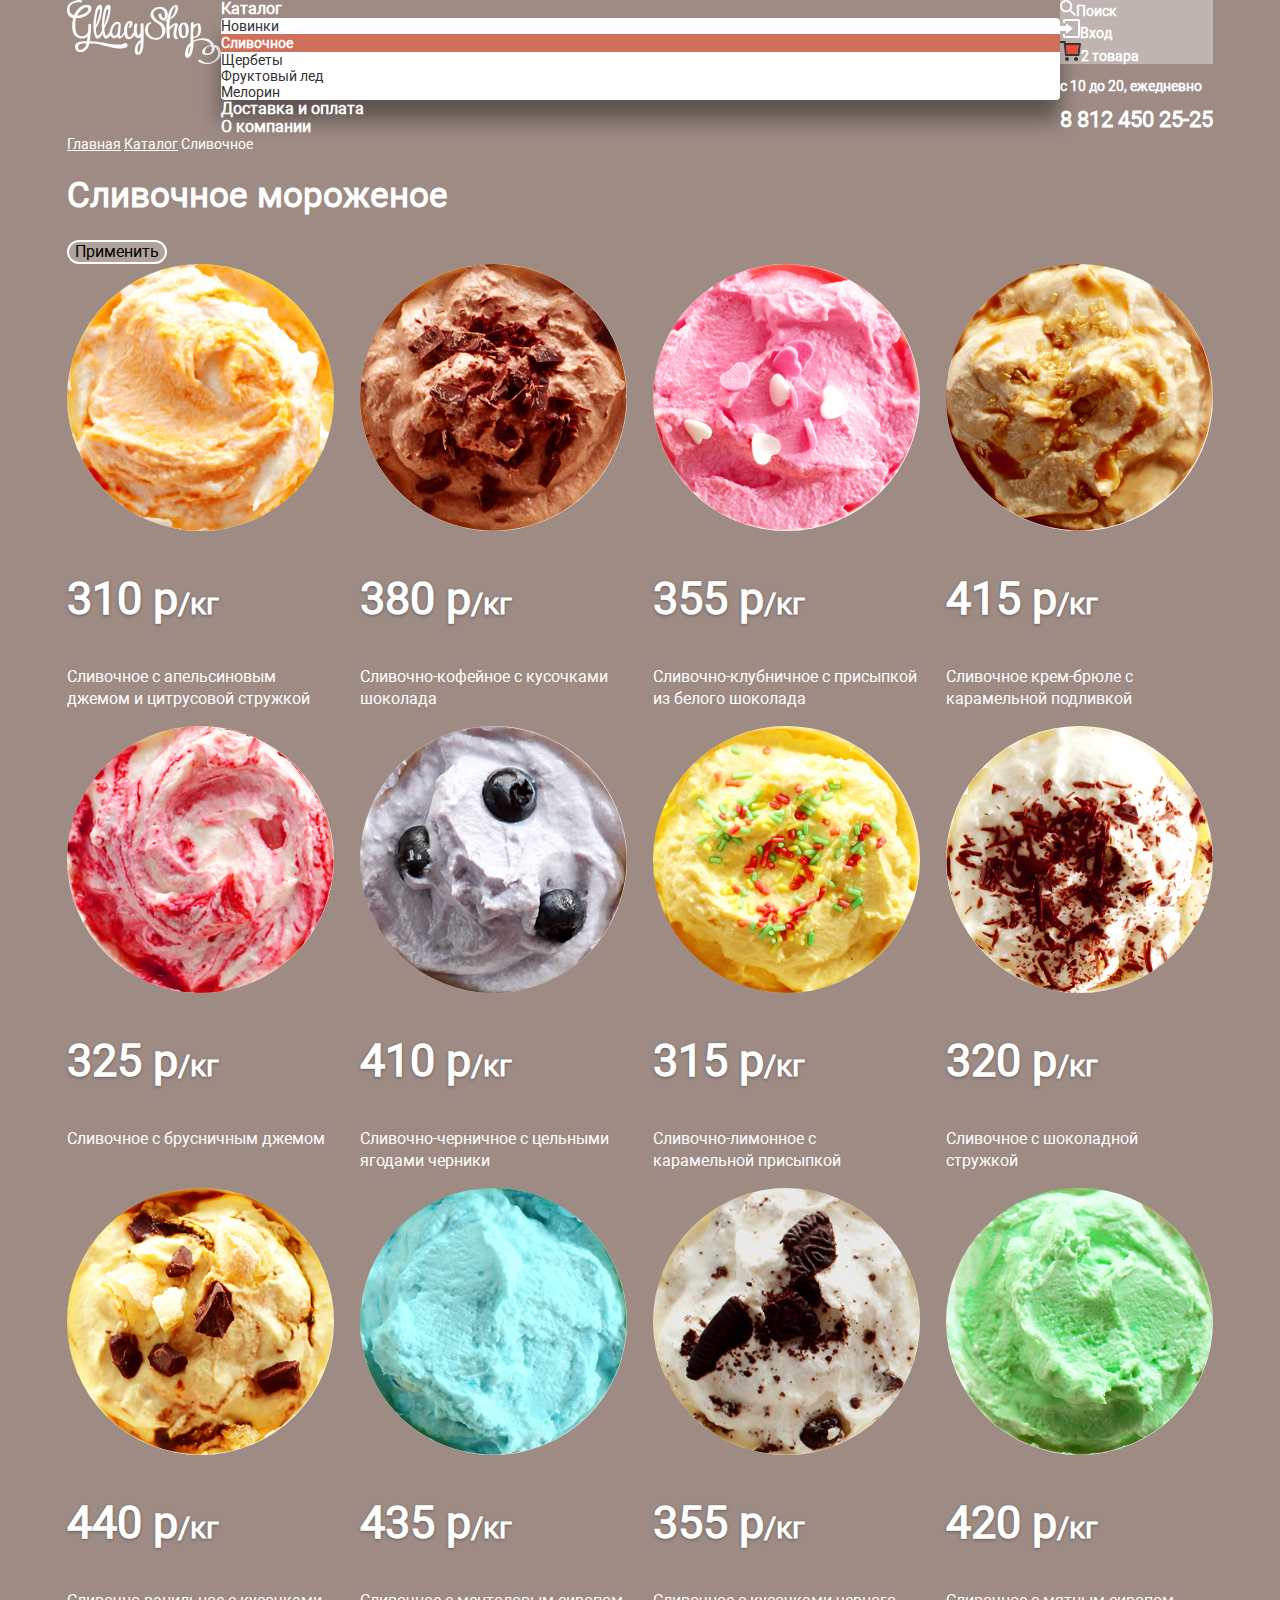
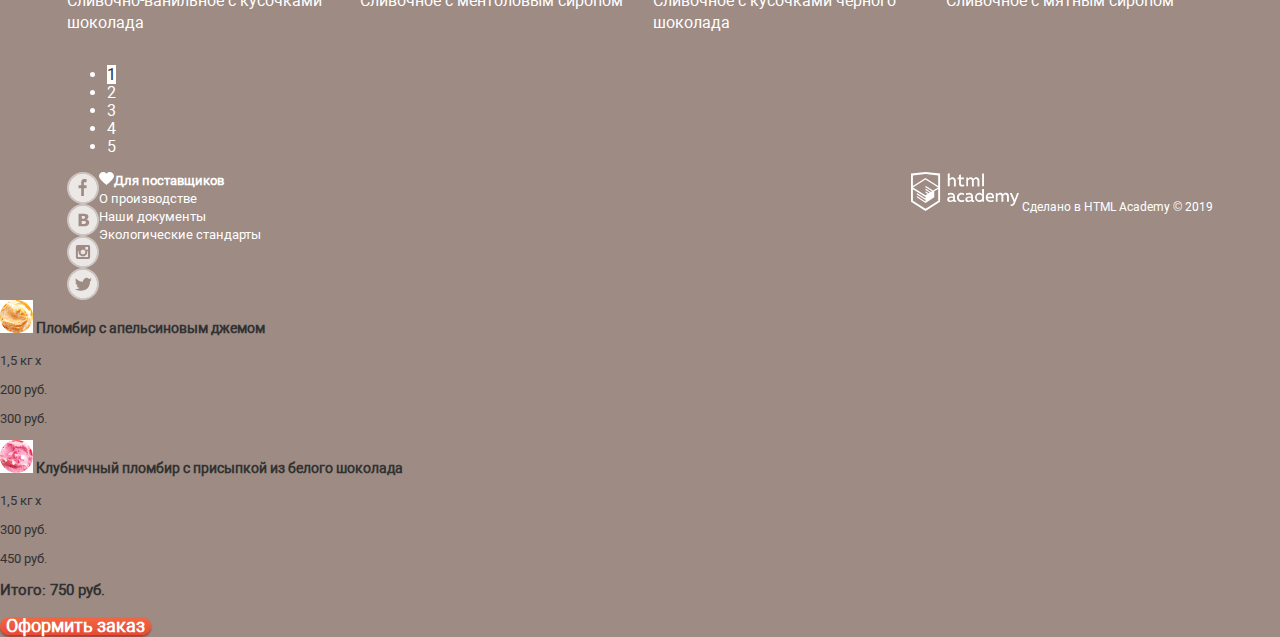
==== commit 0a032cd2: "Сетка на гридах для внутренней страницы" ====
--- a/catalog.html
+++ b/catalog.html
@@ -2,188 +2,201 @@
 <html lang="ru">
 
 <head>
-    <meta charset="UTF-8">
-    <title>HTML Academy: Глейси (Каталог)</title>
-    <link href="css/fonts.css" rel="stylesheet">
-    <link href="normalize/normalize.css" rel="stylesheet">
-    <link href="css/style.css" rel="stylesheet">
+  <meta charset="UTF-8">
+  <title>HTML Academy: Глейси (Каталог)</title>
+  <link href="css/fonts.css" rel="stylesheet">
+  <link href="normalize/normalize.css" rel="stylesheet">
+  <link href="css/style.css" rel="stylesheet">
 </head>
 
-<body>
-    <header>
-        <section>
-            <a href="index.html"><img src="img/logo.svg" width="154" height="64"
-                    alt="Логотип Глейси"></a>
-        </section>
-        <nav class="main-navigation">
-            <div class="site-navigation">
-                <div><a href="#">Каталог</a>
-                    <ul class="main-header-directory-list main-navigation-catalog">
-                        <li class="main-header-directory-list-standard"> <a href="index.html">Новинки</a></li>
-                        <li class="main-header-directory-list-active"> <a href="#">Сливочное</a></li>
-                        <li class="main-header-directory-list-standard"><a href="#">Щербеты</a></li>
-                        <li class="main-header-directory-list-standard"><a href="#">Фруктовый лед</a></li>
-                        <li class="main-header-directory-list-standard"><a href="#">Мелорин</a></li>
-                    </ul>
-                </div>
-                <div><a href="#">Доставка и оплата</a> </div>
-                <div><a href="#">О компании</a> </div>
-                <div class="header-icons">
-                    <div class="find-link"><img src="img/icon-search.svg" width="16" height="16"
-                            alt="Лупа">Поиск
-                    </div>
-                    <div class="login-link"> <img src="img/icon-login.svg" width="20" height="19"
-                            alt="Вход">Вход</div>
-                    <div class="basket-link"> <img src="img/icon-basket-full.svg" width="21"
-                            height="20" alt="Корзина">2 товара</div>
-                </div>
-                <p class="header-time">
-                    с 10 до 20, ежедневно</p>
-                <a class="footer-phone" href="tel:+78124502525">8 812 450 25-25</a>
+<body class="page-body">
+  <header class="main-header">
+    <nav class="main-navigation">
+      <div class="main-header-bar">
+        <div class="main-navigation-wrapper container">
+          <div class="main-logo">
+            <a href="index.html">
+              <img src="img/logo.svg" width="154" height="64" alt="Логотип Глейси">
+            </a>
+          </div>
+          <div class="site-navigation">
+            <div><a href="#">Каталог</a>
+              <ul class="main-header-directory-list main-navigation-catalog">
+                <li class="main-header-directory-list-standard"> <a href="index.html">Новинки</a></li>
+                <li class="main-header-directory-list-active"> <a href="#">Сливочное</a></li>
+                <li class="main-header-directory-list-standard"><a href="#">Щербеты</a></li>
+                <li class="main-header-directory-list-standard"><a href="#">Фруктовый лед</a></li>
+                <li class="main-header-directory-list-standard"><a href="#">Мелорин</a></li>
+              </ul>
+              <div><a href="#">Доставка и оплата</a> </div>
+              <div><a href="#">О компании</a> </div>
             </div>
-        </nav>
-    </header>
-    <main>
-        <div class="catalog-nav">
-            <a href="index.html">Главная</a> <a href="#">Каталог</a> Сливочное
+          </div>
+          <div class="user-nav">
+            <div class="header-icons">
+              <div class="find-link"><img src="img/icon-search.svg" width="16" height="16" alt="Лупа">Поиск
+              </div>
+              <div class="login-link"> <img src="img/icon-login.svg" width="20" height="19" alt="Вход">Вход</div>
+              <div class="basket-link"> <img src="img/icon-basket-full.svg" width="21" height="20" alt="Корзина">2
+                товара</div>
+            </div>
+            <p class="header-time">
+              с 10 до 20, ежедневно</p>
+            <a class="footer-phone" href="tel:+78124502525">8 812 450 25-25</a>
+          </div>
         </div>
-        <section class="catalog-filters">
-            <h1 class="catalog-filters-heading">Сливочное мороженое</h1>
-            <!--Здесь будут формы по поиску мороженного-->
-            <button class="catalog-button-apply" type="button">Применить</button>
-        </section>
-        <section>
-            <ul class="catalog-list">
-                <li>
-                    <article>
-                      <div class="circle-product"><img src="img/hit1.jpg" width="267" height="267" alt="МороженоеКаталог1"></div>
-                        <p class="catalog-list-price">310 р<span>/кг</span></p>
-                        <p class="catalog-list-description">Сливочное с апельсиновым джемом и цитрусовой стружкой</p>
-                    </article>
-                </li>
-                <li>
-                    <article>
-                      <div class="circle-product">
-                        <img src="img/hit2.jpg" width="267" height="267" alt="МороженоеКаталог2">
-                      </div>
-                        <p class="catalog-list-price">380 р<span>/кг</span></p>
-                        <p class="catalog-list-description">Сливочно-кофейное с кусочками шоколада</p>
-                    </article>
-                </li>
-                <li>
-                    <article>
-                      <div class="circle-product"><img src="img/hit3.jpg" width="267" height="267" alt="МороженоеКаталог3"></div>
-                        <p class="catalog-list-price">355 р<span>/кг</span></p>
-                        <p class="catalog-list-description">Сливочно-клубничное с присыпкой из белого шоколада</p>
-                    </article>
-                </li>
-                <li>
-                    <article>
-                      <div class="circle-product"><img src="img/hit4.jpg" width="267" height="267" alt="МороженоеКаталог4"></div>
-                        <p class="catalog-list-price">415 р<span>/кг</span></p>
-                        <p class="catalog-list-description">Сливочное крем-брюле с карамельной подливкой </p>
-                    </article>
-                </li>
-                <li>
-                    <article>
-                      <div class="circle-product"><img src="img/iceCream-product5.jpg" width="267" height="267" alt="МороженоеКаталог5"></div>
-                        <p class="catalog-list-price">325 р<span>/кг</span></p>
-                        <p class="catalog-list-description">Сливочное с брусничным джемом
-                        </p>
-                    </article>
-                </li>
-                <li>
-                    <article>
-                      <div class="circle-product"><img src="img/iceCream-product6.jpg" width="267" height="267" alt="МороженоеКаталог6"></div>
-                        <p class="catalog-list-price">410 р<span>/кг</span></p>
-                        <p class="catalog-list-description">Сливочно-черничное с цельными ягодами черники </p>
-                    </article>
-                </li>
-                <li>
-                    <article>
-                      <div class="circle-product"><img src="img/iceCream-product7.jpg" width="267" height="267" alt="МороженоеКаталог7"></div>
-                        <p class="catalog-list-price">315 р<span>/кг</span></p>
-                        <p class="catalog-list-description">Сливочно-лимонное с карамельной присыпкой</p>
-                    </article>
-                </li>
-                <li>
-                    <article>
-                      <div class="circle-product"><img src="img/iceCream-product8.jpg" width="267" height="267" alt="МороженоеКаталог8"></div>
-                        <p class="catalog-list-price">320 р<span>/кг</span></p>
-                        <p class="catalog-list-description">Сливочное с шоколадной стружкой</p>
-                    </article>
-                </li>
-                <li>
-                    <article>
-                      <div class="circle-product"><img src="img/iceCream-product9.jpg" width="267" height="267" alt="МороженоеКаталог9"></div>
-                        <p class="catalog-list-price">440 р<span>/кг</span></p>
-                        <p class="catalog-list-description">Сливочно-ванильное с кусочками шоколада</p>
-                    </article>
-                </li>
-                <li>
-                    <article>
-                      <div class="circle-product"><img src="img/iceCream-product10.jpg" width="267" height="267" alt="МороженоеКаталог10"></div>
-                        <p class="catalog-list-price">435 р<span>/кг</span></p>
-                        <p class="catalog-list-description">Сливочноe с ментоловым сиропом</p>
-                    </article>
-                </li>
-                <li>
-                    <article>
-                      <div class="circle-product"><img src="img/iceCream-product11.jpg" width="267" height="267"
-                        alt="МороженоеКаталог11"></div>
-                        <p class="catalog-list-price">355 р<span>/кг</span></p>
-                        <p class="catalog-list-description">Сливочное с кусочками черного шоколада</p>
-                    </article>
-                </li>
-                <li>
-                    <article>
-                      <div class="circle-product"><img src="img/iceCream-product12.jpg" width="267" height="267"
-                        alt="МороженоеКаталог12"></div>
-                        <p class="catalog-list-price">420 р<span>/кг</span></p>
-                        <p class="catalog-list-description">Сливочное с мятным сиропом</p>
-                    </article>
-                </li>
-            </ul>
-        </section>
-        <section>
-            <ul class="catalog-numbering">
-                <li>
-                    <a class="catalog-numbering-active" href="#">1</a>
-                </li>
-                <li>
-                    <a class="catalog-numbering-not-active" href="#">2</a>
-                </li>
-                <li>
-                    <a class="catalog-numbering-not-active" href="#">3</a>
-                </li>
-                <li>
-                    <a class="catalog-numbering-not-active" href="#">4</a>
-                </li>
-                <li>
-                    <a class="catalog-numbering-not-active" href="#">5</a>
-                </li>
-            </ul>
-        </section>
-
-
-    </main>
-    <footer>
+      </div>
+    </nav>
+  </header>
+  <main class="container">
+    <div class="catalog-nav">
+      <a href="index.html">Главная</a> <a href="#">Каталог</a> Сливочное
+    </div>
+    <section class="catalog-filters">
+      <h1 class="catalog-filters-heading">Сливочное мороженое</h1>
+      <!--Здесь будут формы по поиску мороженного-->
+      <button class="catalog-button-apply" type="button">Применить</button>
+    </section>
+    <section class="catalog">
+      <ul class="catalog-list">
+        <li>
+          <article>
+            <div class="circle-product"><img src="img/hit1.jpg" width="267" height="267" alt="МороженоеКаталог1"></div>
+            <p class="catalog-list-price">310 р<span>/кг</span></p>
+            <p class="catalog-list-description">Сливочное с апельсиновым джемом и цитрусовой стружкой</p>
+          </article>
+        </li>
+        <li>
+          <article>
+            <div class="circle-product">
+              <img src="img/hit2.jpg" width="267" height="267" alt="МороженоеКаталог2">
+            </div>
+            <p class="catalog-list-price">380 р<span>/кг</span></p>
+            <p class="catalog-list-description">Сливочно-кофейное с кусочками шоколада</p>
+          </article>
+        </li>
+        <li>
+          <article>
+            <div class="circle-product"><img src="img/hit3.jpg" width="267" height="267" alt="МороженоеКаталог3"></div>
+            <p class="catalog-list-price">355 р<span>/кг</span></p>
+            <p class="catalog-list-description">Сливочно-клубничное с присыпкой из белого шоколада</p>
+          </article>
+        </li>
+        <li>
+          <article>
+            <div class="circle-product"><img src="img/hit4.jpg" width="267" height="267" alt="МороженоеКаталог4"></div>
+            <p class="catalog-list-price">415 р<span>/кг</span></p>
+            <p class="catalog-list-description">Сливочное крем-брюле с карамельной подливкой </p>
+          </article>
+        </li>
+        <li>
+          <article>
+            <div class="circle-product"><img src="img/iceCream-product5.jpg" width="267" height="267"
+                alt="МороженоеКаталог5"></div>
+            <p class="catalog-list-price">325 р<span>/кг</span></p>
+            <p class="catalog-list-description">Сливочное с брусничным джемом
+            </p>
+          </article>
+        </li>
+        <li>
+          <article>
+            <div class="circle-product"><img src="img/iceCream-product6.jpg" width="267" height="267"
+                alt="МороженоеКаталог6"></div>
+            <p class="catalog-list-price">410 р<span>/кг</span></p>
+            <p class="catalog-list-description">Сливочно-черничное с цельными ягодами черники </p>
+          </article>
+        </li>
+        <li>
+          <article>
+            <div class="circle-product"><img src="img/iceCream-product7.jpg" width="267" height="267"
+                alt="МороженоеКаталог7"></div>
+            <p class="catalog-list-price">315 р<span>/кг</span></p>
+            <p class="catalog-list-description">Сливочно-лимонное с карамельной присыпкой</p>
+          </article>
+        </li>
+        <li>
+          <article>
+            <div class="circle-product"><img src="img/iceCream-product8.jpg" width="267" height="267"
+                alt="МороженоеКаталог8"></div>
+            <p class="catalog-list-price">320 р<span>/кг</span></p>
+            <p class="catalog-list-description">Сливочное с шоколадной стружкой</p>
+          </article>
+        </li>
+        <li>
+          <article>
+            <div class="circle-product"><img src="img/iceCream-product9.jpg" width="267" height="267"
+                alt="МороженоеКаталог9"></div>
+            <p class="catalog-list-price">440 р<span>/кг</span></p>
+            <p class="catalog-list-description">Сливочно-ванильное с кусочками шоколада</p>
+          </article>
+        </li>
+        <li>
+          <article>
+            <div class="circle-product"><img src="img/iceCream-product10.jpg" width="267" height="267"
+                alt="МороженоеКаталог10"></div>
+            <p class="catalog-list-price">435 р<span>/кг</span></p>
+            <p class="catalog-list-description">Сливочноe с ментоловым сиропом</p>
+          </article>
+        </li>
+        <li>
+          <article>
+            <div class="circle-product"><img src="img/iceCream-product11.jpg" width="267" height="267"
+                alt="МороженоеКаталог11"></div>
+            <p class="catalog-list-price">355 р<span>/кг</span></p>
+            <p class="catalog-list-description">Сливочное с кусочками черного шоколада</p>
+          </article>
+        </li>
+        <li>
+          <article>
+            <div class="circle-product"><img src="img/iceCream-product12.jpg" width="267" height="267"
+                alt="МороженоеКаталог12"></div>
+            <p class="catalog-list-price">420 р<span>/кг</span></p>
+            <p class="catalog-list-description">Сливочное с мятным сиропом</p>
+          </article>
+        </li>
+      </ul>
+    </section>
+    <section>
+      <ul class="catalog-numbering">
+        <li>
+          <a class="catalog-numbering-active" href="#">1</a>
+        </li>
+        <li>
+          <a class="catalog-numbering-not-active" href="#">2</a>
+        </li>
+        <li>
+          <a class="catalog-numbering-not-active" href="#">3</a>
+        </li>
+        <li>
+          <a class="catalog-numbering-not-active" href="#">4</a>
+        </li>
+        <li>
+          <a class="catalog-numbering-not-active" href="#">5</a>
+        </li>
+      </ul>
+    </section>
+
+
+  </main>
+  <footer class="main-footer">
+    <div class="main-footer-bar">
+      <div class="main-footer-wrapper container">
         <section>
           <ul class="footer-contacts-list">
             <li class="footer-contacts-list-item">
-              <a href="https://ru-ru.facebook.com/"><img src="img/icon-facebook.svg" width="32"
-                  height="32" alt="Фейсбук"></a>
+              <a href="https://ru-ru.facebook.com/"><img src="img/icon-facebook.svg" width="32" height="32"
+                  alt="Фейсбук"></a>
             </li>
             <li class="footer-contacts-list-item">
               <a href="https://vk.com/"><img src="img/icon-vk.svg" width="32" height="32" alt="ВК"></a>
             </li>
             <li class="footer-contacts-list-item">
-              <a href="https://www.instagram.com/"><img src="img/icon-instagram.svg" width="32"
-                  height="32" alt="Инстаграм"></a>
-            </li>
-            <li class="footer-contacts-list-item">
-              <a href="https://twitter.com/?lang=ru"><img src="img/icon-twitter.svg" width="32"
-                  height="32" alt="Твиттер"></a>
+              <a href="https://www.instagram.com/"><img src="img/icon-instagram.svg" width="32" height="32"
+                  alt="Инстаграм"></a>
+            </li>
+            <li class="footer-contacts-list-item">
+              <a href="https://twitter.com/?lang=ru"><img src="img/icon-twitter.svg" width="32" height="32"
+                  alt="Твиттер"></a>
             </li>
           </ul>
         </section>
@@ -208,30 +221,32 @@
           <img src="img/icon-logo-html-academy.svg" width="108" height="39" alt="Лого академии">
           <a href="https://htmlacademy.ru/intensive/htmlcss">Сделано в HTML Academy &copy; 2019</a>
         </section>
-      </footer>
-
-    <!--Формы-->
-    <div>
-        <ul class="catalog-modal-basket">
-            <li>
-              <img src="img/icon-iceCream-basket1.jpg" width="33" height="33" alt="Иконка мороженного в корзине">
-              Пломбир с апельсиновым джемом
-                <p>1,5 кг х</p>
-                <p>200 руб.</p>
-                <p>300 руб.</p>
-            </li>
-            <li>
-              <img src="img/icon-iceCream-basket2.jpg" width="33" height="33" alt="Иконка мороженного в корзине">
-              Клубничный пломбир с присыпкой из белого шоколада
-                <p>1,5 кг х</p>
-                <p>300 руб.</p>
-                <p>450 руб.</p>
-            </li>
-        </ul>
-        <P class="catalog-modal-basket-total">Итого: 750 руб.</P>
-        <button class="button catalog-button-checkout" type="button">Оформить заказ</button>
+      </div>
     </div>
+  </footer>
+
+  <!--Формы-->
+  <div>
+    <ul class="catalog-modal-basket">
+      <li>
+        <img src="img/icon-iceCream-basket1.jpg" width="33" height="33" alt="Иконка мороженного в корзине">
+        Пломбир с апельсиновым джемом
+        <p>1,5 кг х</p>
+        <p>200 руб.</p>
+        <p>300 руб.</p>
+      </li>
+      <li>
+        <img src="img/icon-iceCream-basket2.jpg" width="33" height="33" alt="Иконка мороженного в корзине">
+        Клубничный пломбир с присыпкой из белого шоколада
+        <p>1,5 кг х</p>
+        <p>300 руб.</p>
+        <p>450 руб.</p>
+      </li>
+    </ul>
+    <P class="catalog-modal-basket-total">Итого: 750 руб.</P>
+    <button class="button catalog-button-checkout" type="button">Оформить заказ</button>
+  </div>
 
 </body>
 
-</html>
+</html>--- a/css/style.css
+++ b/css/style.css
@@ -25,6 +25,7 @@
     --shadow-red: inset 0px 2px 2px #942718;
     --shadow-burgundy :0px 2px 2px rgba(172, 16, 0, 0.64);
     --whine-nav-site: #EDEDED;
+    --map: purple;
 }   
 
 body {
@@ -61,6 +62,21 @@
     font-style: normal;
 }
 
+.main-navigation-wrapper {
+    display: grid;
+    grid-template-columns:min-content 1fr max-content;
+}
+
+.container {
+    width: 1146px;
+    margin: 0 auto;
+    padding: 0 27px;
+}
+
+.main-header-bar {
+    background-color: var(--brown);
+}
+
 .site-navigation a {
     color: var(--whiten); 
 }
@@ -160,6 +176,20 @@
 
 /*--------------------------------------------------------------MAIN--------------------------------------------------------------*/
 
+
+.two-ice-creams-img {
+    display: grid;
+    grid-template-columns: 1fr 1fr;
+    margin: 0;
+    padding: 0;
+}
+
+.two-ice-creams-text {
+    display: grid;
+    grid-template-columns: 1fr;
+    margin: 0;
+    padding: 0;
+}
 
 .two-ice-creams h2 {
     font-size: 60px;
@@ -195,6 +225,12 @@
     box-shadow: var(--shadow-red);
 }
 
+.offers {
+    display: grid;
+    grid-template-columns: 1fr 1fr;
+    column-gap: 26px;
+}
+
 .product-1 {
     background-color: var(--crimson);
 }
@@ -222,6 +258,10 @@
 .want {
     font-size: 18px;
     line-height: 24px;
+}
+
+.hits {
+    display: grid;
 }
 
 .hits-item:hover,
@@ -232,6 +272,13 @@
     border-radius: 4px;
 }
 
+.hits-list {
+    display: grid;
+    grid-template-columns: 1fr 1fr 1fr 1fr;
+    margin: 0;
+    padding: 0;
+}
+
 .hit-item-price {
     font-style: normal;
     font-weight: bold;
@@ -259,6 +306,14 @@
 
 .store-description {
     background-color: var(--cream);
+    display: grid;
+    padding: 20px;
+}
+
+.store-description-list {
+    display: grid;
+    grid-template-columns: 1fr 1fr;
+    
 }
 
 .store-description h3 {
@@ -274,6 +329,13 @@
     font-size: 16px;
     line-height: 22px;
     color: var(--black);
+}
+
+.blog-and-email {
+    display: grid;
+    grid-template-columns: 1fr 1fr;
+    column-gap: 26px;
+    padding: 27px;
 }
 
 .blog {
@@ -311,9 +373,21 @@
     line-height: 24px;   
 }
 
+.map-and-address {
+    display: grid;
+}
+
+.map {
+    display: grid;
+    grid-template-columns: 1fr;
+    background-color: var(--map);
+}
+
 .address {
     background-color: var(--whiten);
     color: var(--black);
+    display:grid;
+    grid-template-columns: max-content;
 }
 
 .address-info {
@@ -346,6 +420,10 @@
     line-height: 24px;
 }
 /*--------------------------------------------------------------FOOTER--------------------------------------------------------------*/
+
+.main-footer {
+    display: grid; 
+}
 
 .footer-contacts-list {
     text-align: center;
@@ -387,6 +465,15 @@
 
 
 /*--------------------------------------------------------------FOOTER--------------------------------------------------------------*/
+
+.main-footer-wrapper {
+    display: grid;
+    grid-template-columns:min-content 1fr max-content;
+}
+
+.main-footer-bar {
+    background-color: var(--brown);
+}
 
 .modal {
     box-shadow: var(--shadow-less-black);
@@ -427,6 +514,16 @@
 /*--------------------------------------------------------------CATALOG--------------------------------------------------------------*/
 /*--------------------------------------------------------------MAIN--------------------------------------------------------------*/
 
+.catalog {
+    display: grid;
+}
+
+.catalog-list {
+    display: grid;
+    grid-template-columns: 1fr 1fr 1fr 1fr;
+    column-gap: 26px;
+}
+
 .catalog-nav a {
     color: var(--whiten);
     text-decoration:underline;
@@ -444,6 +541,7 @@
     font-weight: bold;
     font-size: 35px;
     line-height: 41px;
+    display: grid;
 }
 
 .catalog-button-apply {
@@ -558,4 +656,28 @@
     border-radius: 50%;
     overflow: hidden;
     background: var(--brown);
+  }
+
+
+  /*--------------------------------------------------------------GRIDS--------------------------------------------------------------*/
+
+
+  .page {
+      width: 100%;
+  }
+
+  .page-body {
+      min-width: 100%;
+      display: grid;
+      grid-template-rows: min-content 1fr min-content;
+      align-content: center;
+  }
+
+  .main-header {
+      display: grid;
+  }
+
+  .main-logo {
+      width: 154px;
+      height: 64px;
   }